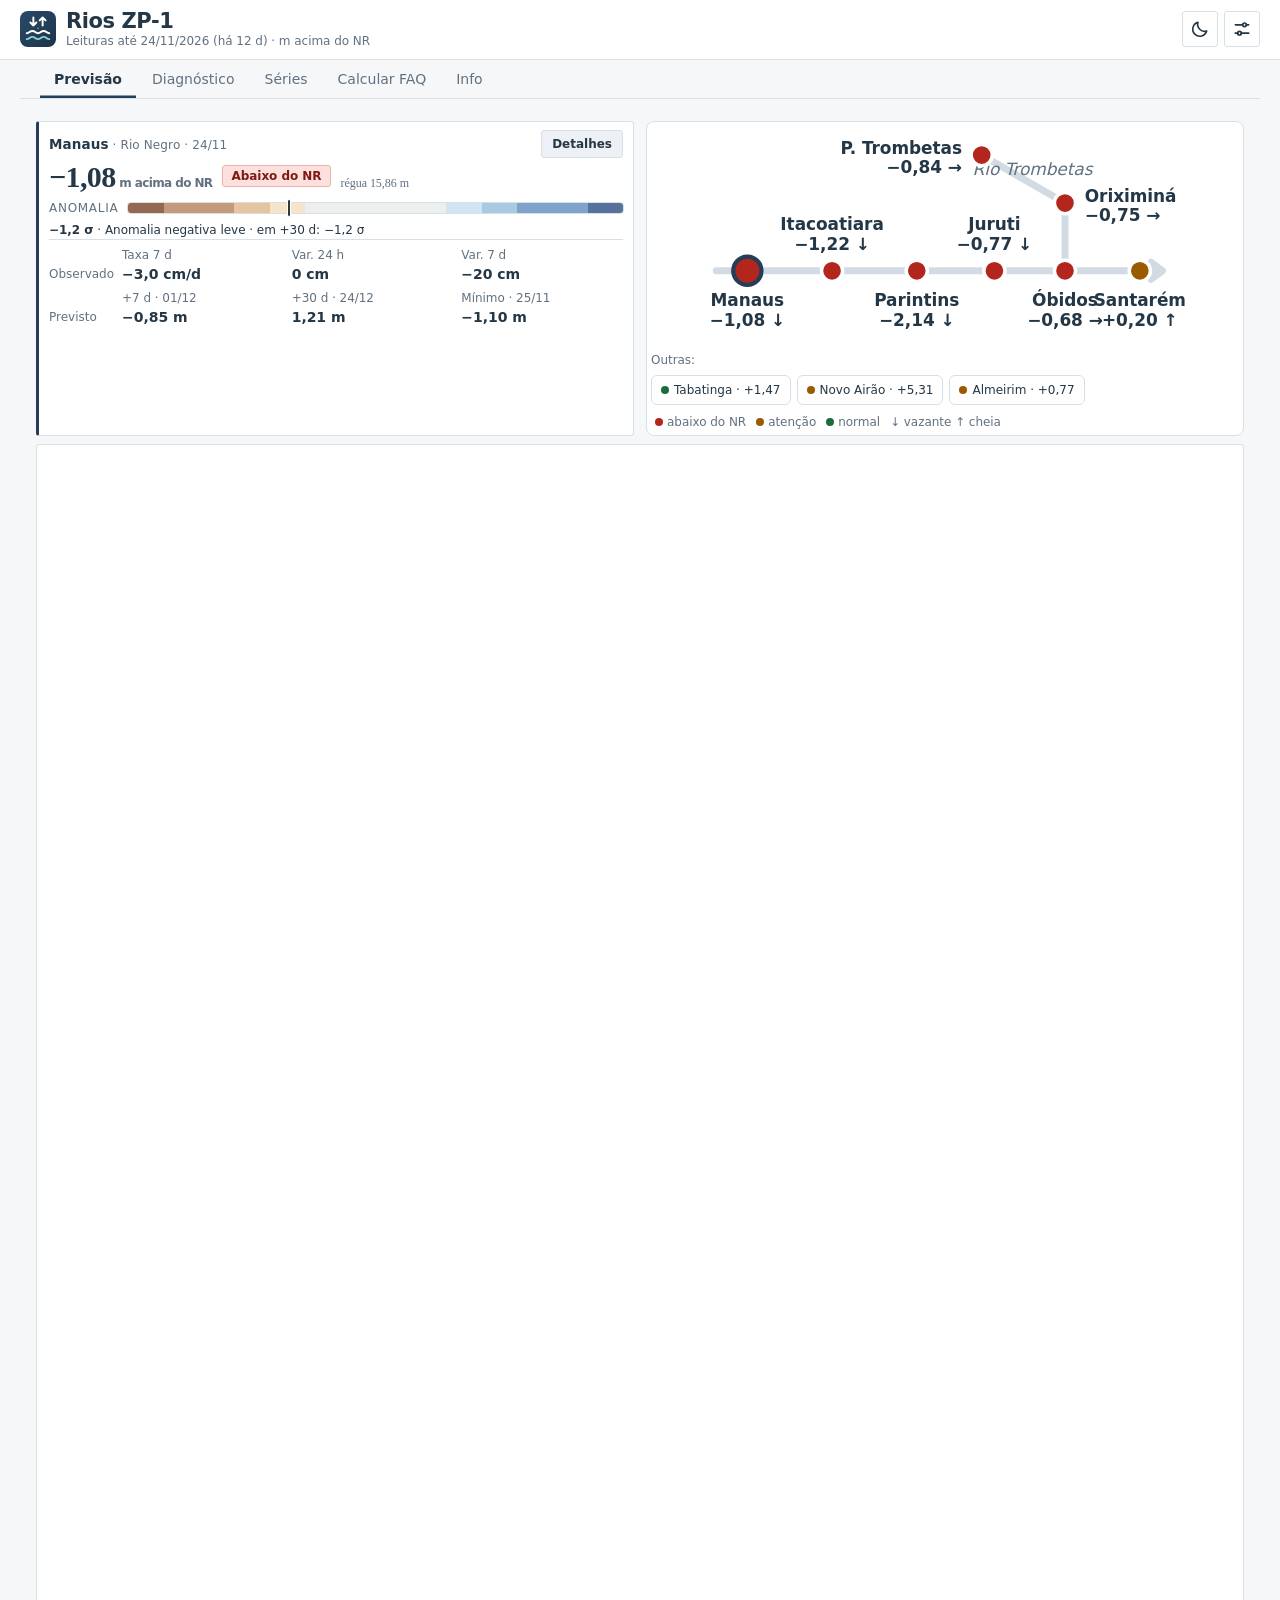
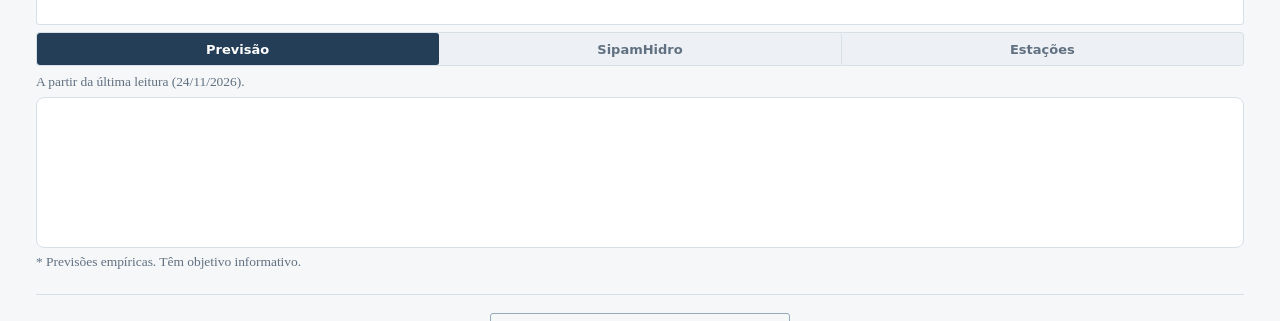
==== index.html @ 64715049 "Atualiza dados até 2026-11-24" ====
<!doctype html>
<html lang="pt-BR" data-layout="auto" data-theme="auto">
<head>
<meta charset="utf-8">
<meta name="viewport" content="width=device-width,initial-scale=1,viewport-fit=cover">
<title>Rios ZP-1 · Nível e previsão</title>
<meta name="description" content="Níveis observados e previsão dos rios da ZP-1 em referência ao nível de redução (NR) da carta.">
<meta name="theme-color" content="#233e56">
<meta name="color-scheme" content="light">
<meta property="og:type" content="website">
<meta property="og:site_name" content="Rios ZP-1">
<meta property="og:title" content="Rios ZP-1 · Nível e previsão dos rios">
<meta property="og:description" content="Níveis observados e previsão em relação ao NR: Manaus a Porto Trombetas.">
<meta property="og:url" content="https://maregrafista.github.io/Rios-ZP-1/">
<meta property="og:image" content="https://maregrafista.github.io/Rios-ZP-1/preview.png">
<meta property="og:image:width" content="1200">
<meta property="og:image:height" content="630">
<meta name="twitter:card" content="summary_large_image">
<meta name="twitter:image" content="https://maregrafista.github.io/Rios-ZP-1/preview.png">
<meta name="apple-mobile-web-app-capable" content="yes">
<meta name="mobile-web-app-capable" content="yes">
<meta name="apple-mobile-web-app-status-bar-style" content="default">
<meta name="apple-mobile-web-app-title" content="Rios ZP-1">
<link rel="icon" href="icon.svg" type="image/svg+xml">
<link rel="apple-touch-icon" href="icon-180.png">
<link rel="manifest" href="manifest.webmanifest">
<script>try{var t=localStorage.getItem('zp1-tema');document.documentElement.dataset.theme='light';var p=localStorage.getItem('zp1-paleta');if(p)document.documentElement.dataset.paleta=JSON.parse(p)}catch(e){}</script>
<link rel="stylesheet" href="styles.css?v=20261124194644">
<script defer src="app.js?v=20261124194644"></script>
</head>
<body>
<a class="skip" href="#main">Ir ao conteúdo</a>

<header class="top">
  <div class="brand">
    <img src="icon.svg" width="36" height="36" alt="" decoding="async">
    <div><b>Rios ZP-1</b><small id="sub">Carregando…</small></div>
  </div>
  <div class="acts">
    <button class="icon" id="b-tema" type="button" aria-label="Alternar modo escuro" title="Modo claro/escuro"></button>
    <button class="icon" id="b-aj" type="button" aria-label="Ajustes" title="Ajustes"><svg viewBox="0 0 24 24" width="20" height="20"><path d="M4 7h9M17 7h3M4 17h3M11 17h9" stroke="currentColor" stroke-width="2" stroke-linecap="round"/><circle cx="15" cy="7" r="2.2" fill="none" stroke="currentColor" stroke-width="2"/><circle cx="9" cy="17" r="2.2" fill="none" stroke="currentColor" stroke-width="2"/></svg></button>
  </div>
</header>


<div id="ap-bar" class="apbar" hidden><div class="apg"><i id="ap-g"></i></div><span id="ap-t"></span><span class="apb"><button type="button" id="ap-a" aria-label="Estação anterior">‹</button><button type="button" id="ap-p" aria-label="Pausar rotação">❚❚</button><button type="button" id="ap-n" aria-label="Próxima estação">›</button><button type="button" id="ap-x" aria-label="Sair do modo apresentação">✕</button></span></div>

<div id="ban" class="ban" hidden>
  <span id="ban-t"></span>
  <span class="ban-a"><button class="btn" id="ban-como" type="button">Como instalar</button><button class="lk" id="ban-x" type="button">Dispensar</button></span>
</div>

<nav class="tabs" id="tabs" aria-label="Seções">
  <button data-v="prev" type="button" aria-current="page">Previsão</button>
  <button data-v="diag" type="button">Diagnóstico</button>
  <button data-v="ser" type="button">Séries</button>
  <button data-v="ref" type="button">Calcular FAQ</button>
  <button data-v="cie" type="button">Info</button>
</nav>

<main id="main">
  <div id="carga" class="carga">Carregando dados…</div>

  <section class="view" id="v-prev" hidden>
    <div class="hero" id="hero"></div>
    <div class="chips" id="chips" role="tablist" aria-label="Estações"></div>
    <div class="card">
      <div class="row"><span class="t">Janela</span>
        <div class="seg" id="seg-jan" role="group" aria-label="Janela temporal"><button data-j="7" type="button">7 d</button><button data-j="15" type="button">15 d</button><button data-j="30" type="button">30 d</button><button data-j="45" type="button">45 d</button><button data-j="60" type="button">2M</button><button data-j="90" type="button">3M</button><button data-j="120" type="button">4M</button><button data-j="180" type="button">6M</button><button data-j="365" type="button">Ano</button></div>
      </div>
      <div class="ctrls">
        <div class="seg" id="seg-ref" role="group" aria-label="Referencial vertical"><button data-r="nr" type="button">Acima do NR</button><button data-r="regua" type="button">Régua</button></div>
        <details class="ctrl" id="ctrl-cam"><summary>Camadas</summary><div class="row" id="row-cam"></div></details>
        <details class="ctrl" id="ctrl-anos"><summary>Anos</summary><div class="row" id="row-anos"></div></details>
      </div>
      <div class="chart" id="chart" aria-label="Hidrograma"></div>
      <div class="leg" id="leg"></div>
      <p class="cap" id="cap1"></p>
    </div>
    <div class="seg full" id="seg-sub" role="tablist" aria-label="Tabelas"><button data-s="prev" type="button">Previsão</button><button data-s="sip" type="button">SipamHidro</button><button data-s="all" type="button">Estações</button></div>
    <div id="sb-prev" class="sb"><p class="cap" id="q1-c"></p>
    <div class="tw"><table id="q1"><thead><tr><th>Horizonte</th><th class="hm">Data</th><th class="n" id="q1-n">Nível (m)</th></tr></thead><tbody></tbody></table></div>
    <p class="fn">* Previsões empíricas. Têm objetivo informativo.</p></div>
    <div id="sb-sip" class="sb" hidden><div class="card" id="cmp-sip"><p class="cap" id="cs-t"></p><div class="tw"><table id="cs-tab"><thead><tr><th>Item</th><th class="n">Painel</th><th class="n">SipamHidro</th><th class="n">Dif.</th></tr></thead><tbody></tbody></table></div><p class="cap" id="cs-n" style="margin:6px 0 0"></p></div>
    </div>
    <div id="sb-all" class="sb" hidden><p class="cap" id="q2-c"></p>
    <div class="tw"><table class="click" id="q2"><thead><tr><th>Estação</th><th class="hm">Situação</th><th class="n" id="q2-a">Nível (m)</th><th class="n" title="Desvios-padrão em relação à média do dia">Anom. σ</th><th class="n hm">Δ 24 h</th><th class="n">Δ 7 d</th><th class="n hm">cm/d</th><th class="n" id="q2-7">+7 d</th><th class="n hm" id="q2-15">+15 d</th><th class="n" id="q2-30">+30 d</th><th class="n hm" id="q2-m">Mínimo previsto</th></tr></thead><tbody></tbody></table></div>
    <p class="fn">* Previsões empíricas. Têm objetivo informativo.</p></div>
  </section>

  <section class="view" id="v-diag" hidden>
    <h2 style="margin-top:0" id="dg-t">Diagnóstico e prognóstico</h2>
    <p class="cap" id="dg-c"></p>
    <h3>1. Síntese</h3><div id="dg-sint"></div>
    <h3>2. Estações por rio</h3><div id="dg-rios"></div>
    <details class="sec"><summary id="dg-h3">3. Correlação com o boletim SipamHidro</summary>
    <p class="cap" id="dg-cc"></p>
    <div class="grid2">
      <div><p class="cap"><b>Quadro A.</b> Variação das cotas em 15 dias (cm).</p><div class="tw"><table id="t-c15"><thead><tr><th>Estação</th><th class="n">Painel</th><th class="n">Sipam</th><th class="n">Dif.</th></tr></thead><tbody></tbody></table></div><p class="cap" id="dg-r" style="margin-top:6px"></p></div>
      <div><p class="cap"><b>Quadro B.</b> Modelos 1 e 2 do boletim (leitura gráfica, ±0,15 m) e painel.</p><div class="tw"><table id="t-cm"><thead><tr><th>Estação</th><th>Mês</th><th class="n hm">Modelo 1</th><th class="n">Modelo 2</th><th class="n">Painel, mínima</th></tr></thead><tbody></tbody></table></div></div>
    </div>
    <p class="cap" id="dg-mont" style="margin-top:8px"></p>
    </details>
    <details class="sec"><summary>4. Considerações</summary><ul class="lim" id="dg-cons"></ul>
  </details>
  </section>

  <section class="view" id="v-ser" hidden>
    <header class="ph"><h2>Séries históricas</h2><p class="cap" id="ser-c"></p></header>
    <div class="card">
      <div class="row serbar"><label class="fq-e">Estação<select id="ser-est"></select></label></div>
      <div class="kts" id="ser-kts"></div>
    </div>
    <div class="card">
      <div class="row"><span class="t">Período</span><div class="seg" id="seg-ser" role="group" aria-label="Período do gráfico"><button data-j="2" type="button">2 a</button><button data-j="5" type="button">5 a</button><button data-j="10" type="button">10 a</button><button data-j="30" type="button">30 a</button><button data-j="all" type="button">Tudo</button></div></div>
      <div class="chart sf" id="ser-f1" aria-label="Série diária completa"></div>
      <p class="cap" id="ser-c1"></p>
    </div>
    <div class="card"><div class="chart sf" id="ser-f2" aria-label="Máximas e mínimas anuais"></div><p class="cap" id="ser-c2"></p></div>
    <div class="card"><div class="chart sf" id="ser-f3" aria-label="Curva de permanência"></div><p class="cap" id="ser-c3"></p></div>
    <details class="sec"><summary>Anos análogos</summary><p class="cap" id="ser-ca"></p>
    <div class="tw"><table id="ser-ana"><thead><tr><th>Ano</th><th class="n" id="ser-a0">Nível</th><th class="n">Δ 15 d</th><th class="n">Δ 30 d</th><th class="n" id="ser-a1">Em +30 d</th></tr></thead><tbody></tbody></table></div>
    </details>
    <details class="sec"><summary>Extremos anuais</summary>
    <div class="grid2"><div><p class="cap"><b>Menores mínimas anuais</b></p><div class="tw"><table id="ser-min"><thead><tr><th>Ano</th><th class="n">Nível</th><th class="hm">Data</th></tr></thead><tbody></tbody></table></div></div>
    <div><p class="cap"><b>Maiores máximas anuais</b></p><div class="tw"><table id="ser-max"><thead><tr><th>Ano</th><th class="n">Nível</th><th class="hm">Data</th></tr></thead><tbody></tbody></table></div></div></div>
    </details>
    <h3>Consulta rápida</h3>
    <div class="card"><div class="qrow"><span>O nível esteve</span><select id="q-dir"><option value="abaixo">igual ou abaixo de</option><option value="acima">igual ou acima de</option></select><input id="q-val" type="number" step="0.01" inputmode="decimal" aria-label="Nível em metros"><span id="q-u">m</span></div><p class="qres" id="q-res" aria-live="polite"></p></div>
    <p class="aviso">Para ver as leituras diárias e as tabelas de dados, fale com o Setor de Hidrografia da UNIPILOT.</p>
    <details class="sec"><summary>Ficha da série</summary><div class="tw"><table class="jt" id="ser-ficha"><tbody></tbody></table></div></details>
  </section>

  <section class="view" id="v-ref" hidden>
    <header class="ph"><h2>Calcular FAQ</h2><p class="cap">FAQ = coluna acima do NR + sondagem − calado − squat</p></header>
    <div class="card fq">
      <label class="fq-e">Estação<select id="rf-est"></select></label>
      <div class="fq-g">
        <fieldset><legend>Régua <small>(m)</small></legend><div class="g3">
          <label>Leitura<input type="number" step="0.01" id="rf-leit" inputmode="decimal"></label>
          <label>NR<input type="number" step="0.01" id="rf-nr" inputmode="decimal"></label>
          <label>Acima do NR<input type="number" step="0.01" id="rf-col" inputmode="decimal"></label></div>
          <div class="row"><button class="lk" id="rf-ult" type="button">Última leitura</button><button class="lk" id="rf-nrad" type="button">NR adotado</button></div>
        </fieldset>
        <fieldset><legend>Navio e canal <small>(m)</small></legend><div class="g3">
          <label>Sondagem<input type="number" step="0.1" id="rf-sond" inputmode="decimal" value="3.0"></label>
          <label>Calado<input type="number" step="0.1" id="rf-cal" inputmode="decimal" value="2.5"></label>
          <label>Squat<input type="number" step="0.05" min="0" id="rf-sq" inputmode="decimal" value="0.0"></label></div>
        </fieldset>
      </div>
    </div>
    <div class="card fq-r">
      <div class="fq-main"><span>Folga Abaixo da Quilha (FAQ)</span><b id="rs-ukc">—</b></div>
      <div class="fq-eq" id="rs-eq"></div>
      <div class="fq-s"><div><b id="rs-col">—</b><span>Coluna acima do NR</span></div><div><b id="rs-prof">—</b><span>Profundidade real</span></div></div>
      <button class="btn pri" id="rf-reg" type="button">Registrar cálculo</button>
    </div>
    <h3>Registros deste aparelho</h3>
    <div class="tw"><table id="rf-log"><thead><tr><th>Data</th><th>Estação</th><th class="n hm">Leitura</th><th class="n hm">NR</th><th class="n">Coluna</th><th class="n">Sond.</th><th class="n hm">Prof.</th><th class="n">Calado</th><th class="n hm">Squat</th><th class="n">FAQ</th></tr></thead><tbody></tbody></table></div>
    <div class="row" style="margin-top:6px"><button class="lk" id="rf-copy" type="button">Copiar (CSV)</button><button class="lk" id="rf-clear" type="button">Limpar</button></div>
    <h3>Níveis de redução adotados</h3>
    <p class="cap">Fonte: F-43 (DHN). Itacoatiara e Parintins: nivelamento UNIPILOT.</p>
    <div class="tw"><table id="t-nr"><thead><tr><th>Estação</th><th class="hm">Carta</th><th class="hm">RN</th><th class="n hm">NR abaixo da RN (cm)</th><th class="n hm">Zero abaixo da RN (cm)</th><th class="n hm">NR F-43 (m)</th><th class="n">NR adotado (m)</th><th class="hm">Fonte</th><th>Ficha</th></tr></thead><tbody></tbody></table></div>
  </section>

  <section class="view" id="v-cie" hidden>
    <h2 style="margin-top:0">Guia rápido</h2>
    <ul class="lim guia">
      <li><b>Estação:</b> toque no esquema do rio ou use ← →.</li>
      <li><b>Gráfico:</b> escolha a janela, a referência (NR ou régua) e as camadas. Toque para ler os valores.</li>
      <li><b>Séries:</b> veja a série completa, os extremos, a permanência, os anos análogos e a consulta rápida.</li>
      <li><b>FAQ:</b> calcule a folga abaixo da quilha com leitura, sondagem, calado e squat.</li>
    </ul>
    <h2>Dados</h2>
    <p class="cap" id="cie-d"></p>
    <div class="tw"><table id="t-dados"><thead><tr><th>Estação</th><th>Início</th><th>Fim</th><th class="n">Dias</th><th class="n hm">Cobertura</th><th class="n hm">Descartadas</th><th class="n hm">Anos clim.</th></tr></thead><tbody></tbody></table></div>
    <p class="aviso"><b>Dados de leituras.</b> O app não mostra as leituras diárias nem permite baixá-las. Para ter acesso, fale com o Setor de Hidrografia da UNIPILOT.</p>
    <details class="sec"><summary>Situação (alertas)</summary>
    <ul class="lim"><li><b>Abaixo do NR:</b> o nível atual é menor que o NR.</li><li><b>Cruza o NR em N d:</b> a previsão cruza o NR em até 15 dias (até 7 dias: vermelho).</li><li><b>Menos de 1 m do NR:</b> a coluna acima do NR é menor que 1 m.</li></ul>
    </details>
    <details class="sec"><summary>Métodos</summary>
    <ol class="met">
      <li><b>Série diária:</b> vale a última leitura do dia. Lacunas de até 7 d são interpoladas, só para o cálculo.</li>
      <li><b>Qualidade:</b> o app descarta o pico a mais de 0,5 m da mediana de ±5 d. Descarta também a leitura a ≥ 3 σ da série, em sequência de até 5 d. Os trechos com outro zero de régua viram NaN.</li>
      <li><b>Redução:</b> <code>h<sub>NR</sub> = leitura − NR</code>.</li>
      <li><b>Taxa:</b> regressão linear dos últimos 8 dias.</li>
      <li><b>Previsão (100 d):</b> <code>F(h) = L<sub>0</sub> + w·r·h + (1 − w)·C(h)</code>, com <code>w = e<sup>−h/7</sup></code>. <code>C(h)</code> é a mediana de <code>L(t+h) − L(t)</code> nos até 20 anos anteriores, na mesma data ±10 d.</li>
      <li><b>Validação:</b> retroprevisão que deixa um ano de fora (tabela abaixo).</li>
      <li><b>Anomalia (σ):</b> desvio em relação à média do dia (±5 d) nos 30 anos mais recentes com dado. As classes são as do SipamHidro: leve 1–1,5; moderada 1,5–2; severa 2–3; extrema &gt; 3.</li>
    </ol>
    </details>
    <details class="sec"><summary>Validação da previsão</summary>
    <p class="cap">Erro quadrático médio da retroprevisão (m). A persistência está entre parênteses.</p>
    <div class="tw"><table id="t-val"><thead><tr><th>Estação</th><th class="n hm">Origens</th><th class="n">+7 d</th><th class="n hm">+15 d</th><th class="n">+30 d</th><th class="n hm">+60 d</th><th class="n hm">+90 d</th></tr></thead><tbody></tbody></table></div>
    </details>
    <details class="sec"><summary>Limitações</summary>
    <ul class="lim">
      <li>Séries com lacunas (NaN) ou curtas dão previsão e anomalia menos estáveis. Exemplo: Juruti e Porto Trombetas (desde 2020).</li>
      <li>O método é local. Ele não usa chuva nem cotas a montante.</li>
      <li>O app é complementar. Ele não substitui a carta náutica nem os avisos oficiais.</li>
    </ul>
    </details>
    <details class="sec"><summary>Compartilhar o app</summary>
    <details><summary>Texto de apresentação</summary><pre class="share" id="app-txt"></pre></details>
    <div class="row"><button class="btn pri" id="b-app" type="button">Compartilhar</button><button class="btn" id="b-app-c" type="button">Copiar texto</button><a class="btn" id="b-app-w" target="_blank" rel="noopener">WhatsApp</a></div>
    </details>
    <h2>Atualização e instalação</h2>
    <p class="cap" id="cie-u"></p>
    <div class="row"><button class="btn" id="b-instalar" type="button">Como instalar o app</button><button class="lk" id="b-recarregar" type="button">Verificar atualização agora</button></div>
    
  </section>
  <footer class="rodape" id="rodape"><span><img src="icon.svg" width="22" height="22" alt="" loading="lazy"> <b>Rios ZP-1</b> <span id="rod-v"></span></span><span class="carimbo"><img src="unipilot-logo.png" width="34" height="37" alt="UNIPILOT" loading="lazy" decoding="async"><span><small>Desenvolvido pelo</small><strong>Setor de Hidrografia da UNIPILOT</strong></span></span><span id="rod-f">Fontes: leituras de régua (UNIPILOT), fichas F-43 (DHN), ANA Hidroweb, boletim SipamHidro (Censipam)</span><span id="rod-c" hidden></span></footer>
</main>

<nav class="bnav" id="bnav" aria-label="Seções">
  <button data-v="prev" type="button" aria-current="page"><svg viewBox="0 0 24 24"><path d="M3 17l5-5 4 3 8-8M3 21h18" fill="none" stroke="currentColor" stroke-width="2" stroke-linecap="round" stroke-linejoin="round"/></svg>Previsão</button>
  <button data-v="diag" type="button"><svg viewBox="0 0 24 24"><path d="M6 3h9l4 4v14H6zM9 12h7M9 16h7M9 8h3" fill="none" stroke="currentColor" stroke-width="2" stroke-linecap="round" stroke-linejoin="round"/></svg>Diagnóstico</button>
  <button data-v="ser" type="button"><svg viewBox="0 0 24 24"><path d="M3 20V4M3 20h18M6 15l3-4 3 2 4-6 4 3" fill="none" stroke="currentColor" stroke-width="2" stroke-linecap="round" stroke-linejoin="round"/></svg>Séries</button>
  <button data-v="ref" type="button"><svg viewBox="0 0 24 24"><path d="M12 3v18M8 6h4M8 10h4M8 14h4M8 18h4M14 13c2 0 2-1.5 4-1.5s2 1.5 4 1.5" fill="none" stroke="currentColor" stroke-width="2" stroke-linecap="round"/></svg>FAQ</button>
  <button data-v="cie" type="button"><svg viewBox="0 0 24 24"><circle cx="12" cy="12" r="9" fill="none" stroke="currentColor" stroke-width="2"/><path d="M12 11v6M12 7.5v.5" stroke="currentColor" stroke-width="2" stroke-linecap="round"/></svg>Info</button>
</nav>

</div>

<div id="ovl" class="ovl" hidden><div class="sheet" id="sheet" role="dialog" aria-modal="true"><div class="grab" id="grab"></div><div class="sh-h"><b id="sh-t"></b><button class="icon" id="sh-x" type="button" aria-label="Fechar">×</button></div><div id="sh-b"></div></div></div>

</div>

<dialog id="dlg-aj" class="dlg">
  <div class="sh-h"><b>Ajustes</b><button class="icon" id="aj-x" type="button" aria-label="Fechar">×</button></div>
  <div class="ajr"><span>Versão da tela</span><div class="seg" id="seg-lay" role="group" aria-label="Versão da tela"><button data-l="mobile" type="button">Celular</button><button data-l="desktop" type="button">Computador</button></div></div>
    <div class="ajr"><span>Cores</span><span class="ajv"><i id="aj-pal"></i><button class="icon" id="b-pal" type="button" aria-label="Esquema de cores" title="Esquema de cores: Marinho / Amazônia"><svg viewBox="0 0 24 24" width="20" height="20"><path d="M5 19C5 10 10 5 20 4c0 10-5 15-13 15zM5 19c3-5 6-8 10-10" fill="none" stroke="currentColor" stroke-width="2" stroke-linecap="round" stroke-linejoin="round"/></svg></button></span></div>
  <div class="ajr"><span>Aplicativo</span><button class="btn" id="aj-inst" type="button">Como instalar</button></div>
</dialog>

<dialog id="dlg-busca" class="dlg"><input id="bq" type="search" placeholder="Estação, seção ou ação" autocomplete="off" aria-label="Buscar"><ul id="bl" role="listbox"></ul></dialog>

<dialog id="dlg-inst" class="dlg">
  <div class="sh-h"><b>Instalar Rios ZP-1</b><button class="icon" id="inst-x" type="button" aria-label="Fechar">×</button></div>
  <p class="cap">Este app é web (PWA). Não vem de loja. Você confirma a instalação no seu aparelho.</p>
  <div id="inst-b"></div>
  <p class="cap" style="margin-top:10px">Depois de instalado, o app abre em tela cheia, funciona sem internet e recebe dados novos.</p>
  <div class="row"><button class="btn pri" id="inst-go" type="button" hidden>Instalar neste aparelho</button></div>
</dialog>

<div id="toast" class="toast" hidden><span id="toast-t"></span><button class="lk" id="toast-b" type="button"></button></div>
</body>
</html>
---- styles.css ----
:root{--bg:#f4f6f9;--panel:#fff;--ink:#101828;--mut:#566274;--line:#dde2ea;--acc:#1e4fa3;--bad:#b3261e;--warn:#9a5b00;--ok:#1b6b3c;--band:#d55e00;--band2:#b84a00;--trend:#0072b2;--fc:#d55e00;--sip:#009e73;--grid:#e6eaf0;--sheet-sh:0 -8px 30px rgba(16,24,40,.18);color-scheme:light;
  --font:system-ui,-apple-system,"Segoe UI",Roboto,"Helvetica Neue",Arial,sans-serif;--serif:Charter,"Iowan Old Style",Georgia,serif}
@media(prefers-color-scheme:dark){:root:not([data-theme=light]){--bg:#0d131a;--panel:#141c26;--ink:#e8edf3;--mut:#a0acbb;--line:#27323f;--acc:#8db9e6;--bad:#f28b82;--warn:#e6b74a;--ok:#66cf92;--band:#f28e3f;--band2:#f5a867;--trend:#56b4e9;--fc:#f28e3f;--sip:#2ec4a0;--grid:#202a36;--sheet-sh:0 -8px 30px rgba(0,0,0,.6);color-scheme:dark}}
:root[data-theme=dark]{--bg:#0d131a;--panel:#141c26;--ink:#e8edf3;--mut:#a0acbb;--line:#27323f;--acc:#8db9e6;--bad:#f28b82;--warn:#e6b74a;--ok:#66cf92;--band:#f28e3f;--band2:#f5a867;--trend:#56b4e9;--fc:#f28e3f;--sip:#2ec4a0;--grid:#202a36;--sheet-sh:0 -8px 30px rgba(0,0,0,.6);color-scheme:dark}
*{box-sizing:border-box}html{-webkit-text-size-adjust:100%;background:var(--bg)}
body{margin:0;font:14px/1.5 var(--font);color:var(--ink);background:var(--bg);font-variant-numeric:tabular-nums;padding-bottom:env(safe-area-inset-bottom)}
.skip{position:absolute;left:-999px}.skip:focus{left:8px;top:8px;background:var(--panel);padding:6px 10px;z-index:99}
button{font:inherit;color:inherit;cursor:pointer}:focus-visible{outline:2px solid var(--acc);outline-offset:2px}
h2{font-size:15px;margin:26px 0 6px}h3{font-size:14px;margin:18px 0 4px}p{margin:0 0 8px}
[hidden]{display:none!important}
/* cabeçalho */
.top{position:sticky;top:0;z-index:20;display:flex;justify-content:space-between;align-items:center;gap:10px;padding:calc(8px + env(safe-area-inset-top)) 16px 8px;background:var(--panel);border-bottom:1px solid var(--line)}
.brand{display:flex;align-items:center;gap:10px;min-width:0;color:var(--acc)}.brand b{display:block;font-size:16px;color:var(--ink);line-height:1.15}.brand small{display:block;font-size:11.5px;color:var(--mut);white-space:nowrap;overflow:hidden;text-overflow:ellipsis}
.acts{display:flex;gap:6px;align-items:center}
.btn{white-space:nowrap;border:1px solid var(--ink);background:var(--panel);border-radius:4px;padding:6px 12px;font-size:13px;min-height:36px}.btn.pri{background:var(--ink);color:var(--panel)}
.icon{display:inline-flex;align-items:center;justify-content:center;min-width:36px;height:36px;border:1px solid var(--line);background:var(--panel);border-radius:4px;font-size:20px;line-height:1}
.lk{border:0;background:none;color:var(--mut);text-decoration:underline;padding:6px 4px;font-size:12.5px}
.tools{display:flex;flex-wrap:wrap;justify-content:space-between;gap:8px;padding:8px 16px;max-width:1240px;margin:0 auto}.tr{display:flex;gap:6px;align-items:center}
.seg{display:inline-flex;border:1px solid var(--line);border-radius:4px;overflow:hidden;background:var(--panel)}
.seg button{border:0;border-right:1px solid var(--line);background:var(--panel);color:var(--mut);padding:5px 11px;font-size:13px;min-height:34px}.seg button:last-child{border-right:0}
.seg button[aria-pressed=true]{background:var(--ink);color:var(--panel)}
.ban{display:flex;flex-wrap:wrap;gap:8px 14px;align-items:center;justify-content:space-between;margin:0 16px 8px;padding:10px 12px;border:1px solid var(--line);border-left:3px solid var(--acc);background:var(--panel);border-radius:4px;font-size:13px;max-width:1208px}
@media(min-width:1272px){.ban{margin-inline:auto}}
/* abas */
.tabs{display:flex;gap:0;border-bottom:1px solid var(--line);margin:0 16px 14px;max-width:1208px;overflow-x:auto;scrollbar-width:none}
@media(min-width:1272px){.tabs{margin-inline:auto}}
.tabs button{border:0;border-bottom:2px solid transparent;background:none;color:var(--mut);padding:10px 14px;white-space:nowrap;margin-bottom:-1px;font-size:14px}
.tabs button[aria-current=page]{color:var(--ink);border-bottom-color:var(--ink);font-weight:600}
main{max-width:1240px;margin:0 auto;padding:0 16px 40px}
.carga{padding:40px 0;color:var(--mut);text-align:center}
.view{animation:in .18s ease-out}@keyframes in{from{opacity:.4;transform:translateY(3px)}}
@media(prefers-reduced-motion:reduce){.view{animation:none}*{transition:none!important}}
.cap{font-size:12.5px;color:var(--mut);margin:0 0 6px;max-width:110ch}.cap b{color:var(--ink)}
.row{display:flex;flex-wrap:wrap;gap:6px 16px;align-items:center;margin:0 0 8px}.row .t{font-size:12px;color:var(--mut);min-width:54px}
.card{background:var(--panel);border:1px solid var(--line);border-radius:6px;padding:12px}
/* hero */
.hero{display:grid;gap:10px 22px;grid-template-columns:minmax(0,1fr);padding:14px;background:var(--panel);border:1px solid var(--line);border-radius:6px;margin-bottom:10px}
.hero .nome{font-size:12.5px;color:var(--mut)}.hero .big{font-family:var(--serif);font-size:clamp(34px,9vw,46px);line-height:1.05;margin:2px 0}.hero .big small{font-size:15px;color:var(--mut);font-family:var(--font)}
.hero .kv2{display:grid;grid-template-columns:repeat(auto-fit,minmax(104px,1fr));gap:8px 14px}.hero .kv2 span{display:block;font-size:11.5px;color:var(--mut)}.hero .kv2 b{font-size:15px;font-weight:600}
.pill{display:inline-block;border:1px solid currentColor;border-radius:999px;padding:1px 9px;font-size:12px;font-weight:600;white-space:nowrap}.pill.bad{color:var(--bad)}.pill.warn{color:var(--warn)}.pill.ok{color:var(--ok)}
.hero .qa{display:flex;gap:6px;flex-wrap:wrap;margin-top:8px}
.chips{display:flex;gap:6px;overflow-x:auto;padding:2px 0 8px;scrollbar-width:none;margin-bottom:2px}
.chip{flex:0 0 auto;display:flex;align-items:center;gap:6px;border:1px solid var(--line);background:var(--panel);border-radius:999px;padding:5px 12px;font-size:13px;min-height:34px}
.chip i{width:8px;height:8px;border-radius:50%;background:var(--c)}.chip[aria-selected=true]{background:var(--ink);color:var(--panel);border-color:var(--ink)}
.tg{display:inline-flex;align-items:center;gap:6px;border:1px solid var(--line);background:var(--panel);border-radius:4px;padding:3px 9px;font-size:13px;min-height:30px}
.tg[aria-pressed=false]{color:var(--mut);text-decoration:line-through;text-decoration-color:var(--line)}
.tg i{display:inline-block;width:16px;height:0;border-top:3px solid var(--c)}.tg i.d{border-top-style:dashed}.tg i.f{height:9px;border:0;background:var(--c);opacity:.7}
/* gráfico */
.chart{position:relative;width:100%;min-height:340px;touch-action:pan-y;user-select:none}
.chart svg{display:block}.chart text{fill:var(--mut);font-size:11px;font-family:var(--font)}.chart text.ink{fill:var(--ink)}
.tip{position:absolute;pointer-events:none;background:var(--panel);border:1px solid var(--line);border-radius:4px;box-shadow:0 4px 18px rgba(0,0,0,.18);padding:6px 9px;font-size:12px;opacity:0;z-index:4;min-width:150px}
.tip .h{color:var(--mut);margin-bottom:3px;font-weight:600}.tip .r{display:flex;justify-content:space-between;gap:12px}
.tip i{display:inline-block;width:12px;border-top:3px solid var(--c);margin-right:6px;vertical-align:middle}.tip .n{color:var(--mut);font-size:11.5px}
/* tabelas */
.tw{overflow:auto;max-width:100%}table{border-collapse:collapse;width:100%;font-size:13px}
thead th{font-weight:600;text-align:left;padding:6px 8px;border-top:1.5px solid var(--ink);border-bottom:1px solid var(--ink);white-space:nowrap;vertical-align:bottom}
tbody td{padding:6px 8px;border-bottom:1px solid var(--line);white-space:nowrap}tbody tr:last-child td{border-bottom:1.5px solid var(--ink)}
td.n,th.n{text-align:right}table.click tbody tr{cursor:pointer}table.click tbody tr:hover td{background:var(--bg)}tr.sel td{background:var(--bg);font-weight:600}
.neg{color:var(--bad)}a{color:var(--acc)}
.grid2{display:grid;gap:18px;grid-template-columns:repeat(auto-fit,minmax(min(100%,26rem),1fr))}
dl.kv{display:grid;grid-template-columns:max-content minmax(0,1fr);gap:3px 14px;margin:0;font-size:13.5px}dl.kv dt{color:var(--mut)}dl.kv dd{margin:0}
.rio{margin:24px 0 4px;padding-bottom:3px;border-bottom:1.5px solid var(--ink);font-size:15px;font-weight:600}
.est{display:grid;gap:8px 22px;padding:12px 0;border-bottom:1px solid var(--line)}.est h4{margin:0 0 4px;font-size:14px}
.mini svg text{fill:var(--mut);font-size:10.5px}
ol.met,ul.lim{margin:0;padding-left:20px;max-width:110ch}ol.met li,ul.lim li{margin:0 0 5px}
code{font-size:12.5px;background:var(--bg);padding:0 4px;border-radius:2px}
.tool{display:grid;gap:10px 14px;grid-template-columns:repeat(auto-fit,minmax(150px,1fr));margin:8px 0}.tool label{display:flex;flex-direction:column;gap:3px;font-size:12px;color:var(--mut)}
input,select{font:inherit;font-size:16px;color:var(--ink);background:var(--bg);border:1px solid var(--line);border-radius:4px;padding:6px 8px;min-height:38px;width:100%}
.res{display:grid;gap:8px 18px;grid-template-columns:repeat(auto-fit,minmax(150px,1fr));margin:12px 0;padding:10px 0;border-top:1px solid var(--line);border-bottom:1px solid var(--line)}
.res b{display:block;font-family:var(--serif);font-weight:400;font-size:24px}.res span{font-size:12px;color:var(--mut)}
details summary{cursor:pointer;color:var(--mut);padding:6px 0}
.foot{margin-top:30px;padding-top:8px;border-top:1px solid var(--line);font-size:12px;color:var(--mut)}
.fail{padding:30px;text-align:center;color:var(--mut)}
/* folha, história, busca, aviso */
.ovl{position:fixed;inset:0;z-index:60;background:rgba(8,12,18,.5);display:flex;align-items:flex-end;justify-content:center}
.sheet{width:100%;max-width:560px;max-height:86vh;overflow:auto;background:var(--panel);border-radius:14px 14px 0 0;padding:6px 16px calc(18px + env(safe-area-inset-bottom));box-shadow:var(--sheet-sh);animation:up .2s ease-out;touch-action:pan-y}
@keyframes up{from{transform:translateY(40px);opacity:.3}}
.grab{width:42px;height:4px;border-radius:3px;background:var(--line);margin:6px auto 8px}.sh-h{display:flex;justify-content:space-between;align-items:center;margin-bottom:8px;font-size:16px}
.kg{display:grid;grid-template-columns:repeat(3,minmax(0,1fr));gap:8px 12px;margin:8px 0 12px}.kg span{display:block;font-size:11.5px;color:var(--mut)}.kg b{font-size:15px}
.dlg{width:min(560px,calc(100% - 24px));border:1px solid var(--line);border-radius:8px;padding:14px 16px;background:var(--panel);color:var(--ink)}.dlg::backdrop{background:rgba(8,12,18,.5)}
#dlg-busca{padding:0;margin-top:10vh}#bq{border:0;border-bottom:1px solid var(--line);border-radius:0;min-height:48px;padding:12px 16px}#bl{list-style:none;margin:0;padding:4px;max-height:50vh;overflow:auto}
#bl li{display:flex;justify-content:space-between;gap:10px;padding:10px 12px;border-radius:4px;cursor:pointer}#bl li small{color:var(--mut)}#bl li[aria-selected=true]{background:var(--bg)}
.toast{position:fixed;left:50%;transform:translateX(-50%);bottom:calc(76px + env(safe-area-inset-bottom));z-index:80;display:flex;gap:14px;align-items:center;background:var(--ink);color:var(--panel);border-radius:6px;padding:10px 14px;font-size:13px;max-width:calc(100% - 24px)}.toast .lk{color:var(--panel);font-weight:700}
.inst-p{border-left:3px solid var(--line);padding:2px 0 2px 10px;margin:8px 0;font-size:13.5px}.inst-p.me{border-left-color:var(--acc)}
/* navegação inferior (celular) */
.bnav{display:none}
html[data-layout=mobile] .tabs{display:none}
html[data-layout=mobile] .bnav{display:flex;position:fixed;left:0;right:0;bottom:0;z-index:30;background:var(--panel);border-top:1px solid var(--line);padding:4px 4px calc(4px + env(safe-area-inset-bottom))}
html[data-layout=mobile] .bnav button{flex:1;display:flex;flex-direction:column;align-items:center;gap:1px;border:0;background:none;color:var(--mut);font-size:11px;padding:5px 0;min-height:48px}
html[data-layout=mobile] .bnav button svg{width:22px;height:22px}html[data-layout=mobile] .bnav button[aria-current=page]{color:var(--acc);font-weight:700}
html[data-layout=mobile] main{padding-bottom:84px}
html[data-layout=mobile] body{max-width:460px;margin-inline:auto;box-shadow:0 0 0 1px var(--line);min-height:100vh}
html[data-layout=mobile] .bnav{max-width:460px;margin-inline:auto}
html[data-layout=mobile] .top{max-width:460px;margin-inline:auto}
html[data-layout=mobile] .tools,html[data-layout=mobile] main,html[data-layout=mobile] .ban{max-width:460px}
html[data-layout=mobile] .hero{grid-template-columns:minmax(0,1fr)}
html[data-layout=mobile] .est{grid-template-columns:minmax(0,1fr)}
html[data-layout=desktop] .hero{grid-template-columns:minmax(0,1fr) minmax(0,1.6fr);align-items:center}
html[data-layout=desktop] .est{grid-template-columns:minmax(0,1.1fr) minmax(0,1fr)}
html[data-layout=desktop] .sheet{border-radius:10px;align-self:center;max-height:80vh}html[data-layout=desktop] .ovl{align-items:center}
html[data-layout=desktop] .toast{bottom:24px}
@media(max-width:560px){.seg button{padding:5px 8px;font-size:12.5px}.tools{padding-inline:12px}.top,main{padding-inline:12px}.tabs,.ban{margin-inline:12px}}
details.ctrl{margin:0 0 8px}details.ctrl>summary{display:inline-block;border:1px solid var(--line);border-radius:4px;padding:5px 12px;font-size:13px;color:var(--ink);background:var(--panel);min-height:34px;list-style:none}details.ctrl>summary::-webkit-details-marker{display:none}details.ctrl[open]>summary{background:var(--ink);color:var(--panel)}details.ctrl[open]{padding-bottom:2px}details.ctrl .row{margin-top:8px}

.ctrls{display:flex;flex-wrap:wrap;gap:6px 8px;margin:0 0 8px}.ctrls details.ctrl{margin:0}.ctrls details.ctrl[open]{flex:1 1 100%}
#seg-jan{flex-wrap:wrap}@media(max-width:560px){#seg-jan button{padding:5px 7px;font-size:12.5px}}

/* gráfico: legenda, status, tabelas compactas */
.leg{display:flex;flex-wrap:wrap;gap:4px 14px;margin:2px 0 8px;font-size:12px;color:var(--mut)}.leg i{display:inline-block;width:18px;height:0;border-top:2.5px solid var(--c);margin-right:5px;vertical-align:middle}.leg i.d{border-top-style:dashed}.leg i.t{border-top-style:dotted}.leg i.f{height:9px;border:0;background:var(--c);opacity:.35}.leg i.s{width:9px;height:9px;border:0;border-radius:50%;background:var(--c)}
.dot{display:inline-block;width:8px;height:8px;border-radius:50%;margin-right:6px;background:var(--ok)}.dot.bad{background:var(--bad)}.dot.warn{background:var(--warn)}
.fn{font-size:12px;color:var(--mut);margin:4px 0 0}.hs{display:none}
html[data-layout=mobile] .hm{display:none}html[data-layout=mobile] .hs{display:inline}
@media(max-width:560px){html:not([data-layout=desktop]) .hm{display:none}html:not([data-layout=desktop]) .hs{display:inline}}
html[data-layout=mobile] #q1 td,html[data-layout=mobile] #q1 th,html[data-layout=mobile] #q2 td,html[data-layout=mobile] #q2 th{padding:6px 4px;font-size:12px}
@media(max-width:560px){#q1 td,#q1 th,#q2 td,#q2 th{padding:6px 4px;font-size:12px}#q2 td:first-child{white-space:normal;line-height:1.2}}
html[data-layout=mobile] #q2 td:first-child{white-space:normal;line-height:1.2}
#cs-tab td:first-child{white-space:normal}
.refrow{margin:2px 0 6px}.refrow .seg{width:100%}.refrow .seg button{flex:1}

/* acabamento: cabeçalho azul-marinho, destaque, chips de estado, retorno ao toque */
:root{--bar:#0b1f4d;--sel:#0b1f4d;--ok-bg:#e1f2e7;--ok-fg:#14582f;--ok-bd:#b7dee4;--at-bg:#fff1cc;--at-fg:#6b4a00;--at-bd:#eed58a;--al-bg:#fbe0dd;--al-fg:#7e1a13;--al-bd:#efb2ab;--shadow:0 1px 2px rgba(11,31,77,.08),0 6px 18px rgba(11,31,77,.06)}
@media(prefers-color-scheme:dark){:root:not([data-theme=light]){--sel:#3b66b8;--ok-bg:#12382a;--ok-fg:#9be0b6;--ok-bd:#245a40;--at-bg:#3a3115;--at-fg:#f2da8e;--at-bd:#5b4d1c;--al-bg:#40201d;--al-fg:#f6b3ac;--al-bd:#6a2f2a}}
:root[data-theme=dark]{--sel:#3b66b8;--ok-bg:#12382a;--ok-fg:#9be0b6;--ok-bd:#245a40;--at-bg:#3a3115;--at-fg:#f2da8e;--at-bd:#5b4d1c;--al-bg:#40201d;--al-fg:#f6b3ac;--al-bd:#6a2f2a}
.top{background:var(--bar);color:#fff;border-bottom:0}.brand,.brand b{color:#fff}.brand small{color:rgba(255,255,255,.78)}
.top .btn,.top .icon{background:rgba(255,255,255,.12);color:#fff;border-color:rgba(255,255,255,.38)}.top .btn:hover,.top .icon:hover{background:rgba(255,255,255,.22)}
.card,.hero,.ban{border-radius:14px;box-shadow:var(--shadow)}
.hero{background:linear-gradient(135deg,var(--h1,#0b1f4d),var(--h2,#1e4fa3));color:#fff;border:0}
.hero .nome,.hero .kv2 span,.hero .cap{color:rgba(255,255,255,.8)}.hero .big,.hero .kv2 b{color:#fff}.hero .big small{color:rgba(255,255,255,.8)}
.hero .btn{background:rgba(255,255,255,.12);color:#fff;border-color:rgba(255,255,255,.4)}.hero .btn:hover{background:rgba(255,255,255,.24)}
.pill{border-color:var(--c,currentColor)}.pill.bad{background:var(--al-bg);color:var(--al-fg);border-color:var(--al-bd)}.pill.warn{background:var(--at-bg);color:var(--at-fg);border-color:var(--at-bd)}.pill.ok{background:var(--ok-bg);color:var(--ok-fg);border-color:var(--ok-bd)}
.seg{border-radius:10px;background:var(--bg)}.seg button{background:transparent}.seg button[aria-pressed=true]{background:var(--sel);color:#fff}
.chip[aria-selected=true]{background:var(--sel);border-color:var(--sel);color:#fff}
.tabs button[aria-current=page]{color:var(--acc);border-bottom-color:var(--acc)}
.btn,.icon,.chip,.tg,.seg button,.lk{transition:transform .12s ease,background-color .15s ease,border-color .15s ease}
button:active{transform:scale(.97)}
h2{letter-spacing:-.01em}
html[data-layout=mobile] .bnav button[aria-current=page]{color:var(--acc)}
@media print{.top,.bnav,.tools,.ban{display:none}}
.share{white-space:pre-wrap;font:12.5px/1.5 var(--font);background:var(--bg);border:1px solid var(--line);border-radius:8px;padding:10px;margin:6px 0}a.btn{display:inline-flex;align-items:center;text-decoration:none;color:var(--ink)}
details.ctrl[open]>summary{background:var(--sel);color:#fff;border-color:var(--sel)}details.ctrl>summary{border-radius:8px}
.brand svg{flex:0 0 26px}

/* esquema Amazônia: floresta, rio e urucum */
html[data-paleta=amazonia]{--bg:#f0f5ef;--line:#d6e1d7;--grid:#e2eae3;--acc:#17703f;--bar:#0c3b2c;--sel:#0c3b2c;--h1:#0c3b2c;--h2:#1f7a4d;--fc:#c8641a;--band:#c8641a;--band2:#a85014;--trend:#6b3a8c;--sip:#0e7c86}
@media(prefers-color-scheme:dark){html[data-paleta=amazonia]:not([data-theme=light]){--bg:#0b1511;--panel:#121e19;--line:#243830;--grid:#1d2c26;--acc:#6fcf9c;--bar:#0a2a21;--sel:#2f9e6a;--h1:#0a2a21;--h2:#17583a;--fc:#f0a04b;--band:#f0a04b;--band2:#f5b878;--trend:#c49be0;--sip:#4cc7cf}}
html[data-paleta=amazonia][data-theme=dark]{--bg:#0b1511;--panel:#121e19;--line:#243830;--grid:#1d2c26;--acc:#6fcf9c;--bar:#0a2a21;--sel:#2f9e6a;--h1:#0a2a21;--h2:#17583a;--fc:#f0a04b;--band:#f0a04b;--band2:#f5b878;--trend:#c49be0;--sip:#4cc7cf}
html[data-paleta=amazonia]:not([data-theme=dark]) .leg i.f{opacity:.4}

/* repaginação premium (gráfico intocado) */
body{-webkit-font-smoothing:antialiased;letter-spacing:-.003em;line-height:1.5}
.top{padding-block:calc(10px + env(safe-area-inset-top)) 10px;box-shadow:0 1px 0 rgba(255,255,255,.06),0 8px 24px -12px rgba(11,31,77,.5)}
.brand b{font-size:17px;font-weight:700;letter-spacing:-.01em}.brand small{font-size:12px}
.icon{border-radius:12px;min-width:40px;height:40px}.btn{border-radius:12px;min-height:40px;font-weight:600}
.top .btn{min-height:40px}
main{padding-top:14px}
.tabs{border-bottom:0;gap:6px;margin-bottom:12px}.tabs button{border:0;border-radius:999px;padding:8px 16px;margin:0;font-weight:600;color:var(--mut)}.tabs button[aria-current=page]{background:var(--sel);color:#fff;border:0}
.ban{border:0;border-left:0;background:var(--panel);box-shadow:var(--shadow);border-radius:14px;padding:10px 12px;font-size:13px;color:var(--mut)}
.hero{border-radius:20px;padding:18px;gap:14px 24px;box-shadow:0 10px 30px -14px rgba(11,31,77,.55)}
.hero .nome{font-size:12.5px;letter-spacing:.01em}.hero .big{font-size:clamp(40px,11vw,54px);font-weight:600;letter-spacing:-.02em}
.hero .kv2{gap:12px 16px}.hero .kv2 span{font-size:11.5px;letter-spacing:.02em}.hero .kv2 b{font-size:16px}
.hero .qa{gap:8px}.hero .btn{min-height:36px;font-size:12.5px;border-radius:999px;padding:6px 14px}
.pill{border-radius:999px;padding:3px 11px;font-size:12px}
.chips{position:sticky;top:var(--toph,56px);z-index:15;background:var(--bg);margin:0 -16px 10px;padding:8px 16px;gap:8px}
.chip{border-radius:999px;min-height:38px;padding:6px 14px;font-weight:600;box-shadow:var(--shadow);border-color:transparent}
.chip[aria-selected=true]{box-shadow:0 4px 12px -4px var(--sel)}
.card{border:0;border-radius:18px;padding:14px;box-shadow:var(--shadow)}
h2{font-size:16px;font-weight:700;margin:26px 2px 8px;letter-spacing:-.01em}h3{font-size:14.5px;margin:20px 2px 6px}
.cap{line-height:1.45}
.seg{padding:3px;border-radius:12px;background:var(--bg);border:0;gap:2px}.seg button{border:0;border-radius:9px;min-height:34px;font-weight:600}
.seg button[aria-pressed=true]{box-shadow:0 2px 8px -3px rgba(11,31,77,.6)}
details.ctrl>summary{border-radius:999px;border-color:transparent;background:var(--bg);font-weight:600}
.tg{border-radius:999px;border-color:transparent;background:var(--bg)}
.row .t{font-weight:600}
.tw{border-radius:14px;background:var(--panel);box-shadow:var(--shadow);padding:2px 6px}
thead th{border-top:0;border-bottom:1px solid var(--line);font-size:11.5px;letter-spacing:.03em;color:var(--mut);text-transform:none;padding:9px 8px}
tbody td{padding:9px 8px;border-bottom:1px solid var(--line)}tbody tr:last-child td{border-bottom:0}
table.click tbody tr:hover td{background:var(--bg)}
#q2 td:first-child{font-weight:600}
select,input[type=number],input[type=search]{border-radius:12px;min-height:44px;border:1px solid var(--line);background:var(--panel);color:var(--ink);padding:8px 12px;font-size:15px}
.tool{gap:12px 14px}.tool label{font-size:12.5px;font-weight:600;color:var(--mut)}
.res{gap:12px}.res b{font-weight:600}
.lim{padding-left:18px}.lim li{margin:4px 0}
.dlg{border:0;border-radius:20px;box-shadow:0 24px 60px -12px rgba(0,0,0,.5);padding:16px 18px}
.ajr{display:flex;align-items:center;justify-content:space-between;gap:12px;padding:12px 0;border-bottom:1px solid var(--line)}.ajr:last-of-type{border-bottom:0}.ajr>span:first-child{font-weight:600}.ajv{display:inline-flex;align-items:center;gap:10px;color:var(--mut);font-size:13px}.ajv i{font-style:normal}.ajv .icon{background:var(--bg);border:0;color:var(--ink)}
.sheet{border-radius:22px 22px 0 0}
.toast{border-radius:14px;padding:12px 16px;box-shadow:0 12px 30px -8px rgba(0,0,0,.45)}
html[data-layout=mobile] .bnav{background:color-mix(in srgb,var(--panel) 88%,transparent);-webkit-backdrop-filter:blur(16px);backdrop-filter:blur(16px);border-top:1px solid var(--line);padding-top:6px}
html[data-layout=mobile] .bnav button{border-radius:14px;margin:0 3px;font-weight:600;transition:background-color .15s}
html[data-layout=mobile] .bnav button[aria-current=page]{background:color-mix(in srgb,var(--acc) 14%,transparent)}
html[data-layout=mobile] .chips{margin-inline:-12px;padding-inline:12px}
.foot{color:var(--mut);font-size:12px;margin:26px 2px 8px}
*{scrollbar-width:thin;scrollbar-color:var(--line) transparent}
@media(max-width:560px){.chips{margin-inline:-12px;padding-inline:12px}}

.brand{flex:1 1 auto;min-width:0}.brand>div{min-width:0}.acts{flex:0 0 auto}
.hero .kv2{grid-template-columns:repeat(3,minmax(0,1fr))}
@media(min-width:900px){html[data-layout=desktop] .hero .kv2{grid-template-columns:repeat(6,minmax(0,1fr))}}
.hero .kv2 b{font-size:15px;white-space:nowrap}
.hero .big{margin-bottom:8px}

/* estações sem rolagem, botões do cartão, síntese */
.chips{display:grid;grid-template-columns:repeat(4,minmax(0,1fr));gap:8px;overflow:visible;position:static;margin:0 0 12px;padding:2px 0}
.chip{justify-content:center;text-align:center;white-space:normal;line-height:1.15;padding:6px 6px;font-size:12.5px;min-height:44px;gap:5px}
@media(min-width:900px){html[data-layout=desktop] .chips{grid-template-columns:repeat(8,minmax(0,1fr))}}
html[data-layout=mobile] .chips,.chips{margin-inline:0;padding-inline:0}
.hero .qa{display:grid;grid-template-columns:repeat(2,minmax(0,1fr));gap:8px;margin-top:10px}
@media(min-width:900px){html[data-layout=desktop] .hero .qa{grid-template-columns:repeat(4,minmax(0,1fr))}}
.hero .qa .btn{width:100%;min-height:42px;justify-content:center;font-size:13px}
.kts{display:grid;grid-template-columns:repeat(2,minmax(0,1fr));gap:10px;margin:6px 0 12px}
@media(min-width:900px){html[data-layout=desktop] .kts{grid-template-columns:repeat(4,minmax(0,1fr))}}
.kt{background:var(--panel);border-radius:16px;box-shadow:var(--shadow);padding:12px 14px;display:flex;flex-direction:column;gap:2px}
.kt b{font-size:24px;font-weight:700;letter-spacing:-.02em;line-height:1.1}.kt span{font-size:12.5px;font-weight:600}.kt small{font-size:11.5px;color:var(--mut)}
.mut{color:var(--mut);font-weight:400;font-size:11.5px}
#t-sint td:first-child{white-space:nowrap}
.mini svg{display:block;width:100%;height:auto}.mini{background:var(--panel);border-radius:14px;box-shadow:var(--shadow);padding:8px 6px 4px}
.chip i{flex:0 0 8px}
html[data-layout=mobile] #t-sint td,html[data-layout=mobile] #t-sint th{padding:9px 4px;font-size:12.5px}@media(max-width:560px){#t-sint td,#t-sint th{padding:9px 4px;font-size:12.5px}}

.rodape{display:flex;flex-direction:column;align-items:center;gap:2px;text-align:center;margin:18px auto 0;padding:14px 12px;border-top:1px solid var(--line);color:var(--mut);font-size:12px}
.rodape svg{color:var(--acc)}.rodape b{color:var(--ink);font-size:13px;letter-spacing:.01em}
html[data-layout=mobile] .rodape{margin-bottom:8px}
@media print{.rodape{border:0}}
.rodape{width:100%;text-align:center;align-items:center;justify-content:center}.rodape>*{margin-inline:auto}
/* cartão de destaque sóbrio */
.hero{background:var(--panel);color:var(--ink);border:0;border-radius:14px;padding:12px 14px;gap:8px 20px;box-shadow:var(--shadow)}
.hero .nome,.hero .kv2 span,.hero .cap{color:var(--mut)}.hero .big,.hero .kv2 b{color:var(--ink)}.hero .big small{color:var(--mut)}
.hero .big{font-size:clamp(30px,8vw,36px);font-weight:600;margin:0 0 4px}.hero .big small{font-size:14px}
.hero .nome{font-size:12px}
.hero .kv2{gap:8px 12px}.hero .kv2 span{font-size:11px}.hero .kv2 b{font-size:14px}
.hero .qa{display:grid;grid-template-columns:repeat(4,minmax(0,1fr));gap:6px;margin-top:8px}
.hero .qa .btn,.hero .btn{min-height:34px;padding:4px 6px;font-size:12px;font-weight:600;border-radius:10px;background:var(--bg);color:var(--ink);border:0;white-space:nowrap}
.hero .btn:hover{background:var(--line)}
html[data-layout=desktop] .hero .qa{grid-template-columns:repeat(4,minmax(0,1fr))}
@media(max-width:380px){.hero .qa .btn{font-size:11.5px}}
.hero .qa .btn{padding:4px 2px;font-size:11.5px;letter-spacing:-.01em}@media(min-width:900px){html[data-layout=desktop] .hero .qa .btn{font-size:12.5px}}

/* arte final de periódico: detalhes, estações por rio, calcular FAQ */
:root{--serif:Charter,"Iowan Old Style","Palatino Linotype",Georgia,serif}
.jk{font-size:12px;color:var(--mut);margin:0 0 6px;letter-spacing:.02em}
.jp{display:flex;align-items:center;gap:10px;font-size:12.5px;color:var(--mut);margin:0 0 10px}
table.jt{width:100%;border-collapse:collapse;font-size:13.5px;margin:0 0 4px;border-top:1.5px solid var(--ink);border-bottom:1.5px solid var(--ink)}
table.jt caption{caption-side:top;text-align:left;font-size:12px;color:var(--mut);padding:0 0 6px}
table.jt th{font-weight:400;color:var(--mut);text-align:left;padding:6px 8px 6px 0;border-bottom:1px solid var(--line);width:46%;vertical-align:top;white-space:normal}
table.jt td{padding:6px 0;border-bottom:1px solid var(--line);font-variant-numeric:tabular-nums;font-weight:600;text-align:right}
table.jt tr:last-child th,table.jt tr:last-child td{border-bottom:0}
table.jt small{font-weight:400;color:var(--mut);font-size:11.5px}
figure.jf{margin:8px 0 10px}figure.jf figcaption{font-size:12px;color:var(--mut);margin-top:4px;line-height:1.4}figure.jf figcaption b{color:var(--ink)}
.jb{display:flex;flex-wrap:wrap;gap:8px;margin-top:12px}.jb .btn{flex:1 1 auto}
#sh-t,.sh-h b{font-family:var(--serif);font-size:20px;font-weight:600;letter-spacing:-.01em}
h4.rio2{display:flex;align-items:baseline;justify-content:space-between;margin:22px 2px 8px;padding-bottom:4px;border-bottom:1.5px solid var(--ink);font-family:var(--serif);font-size:19px;font-weight:600;letter-spacing:-.01em}h4.rio2 small{font-family:var(--font);font-size:12px;font-weight:400;color:var(--mut)}
article.est{display:block;background:var(--panel);border-radius:14px;box-shadow:var(--shadow);padding:12px 14px;margin:0 0 12px;cursor:pointer;border-bottom:0}
article.est>header{display:flex;align-items:center;gap:10px;margin-bottom:4px}article.est>header b{font-family:var(--serif);font-size:18px;font-weight:600}article.est>header small{margin-left:auto;color:var(--mut);font-size:11.5px}
article.est .mini{box-shadow:none;padding:0;background:none}
html[data-layout=desktop] article.est{display:grid;grid-template-columns:minmax(0,1.15fr) minmax(0,1fr);gap:4px 22px;align-items:start}
html[data-layout=desktop] article.est>header{grid-column:1/-1}
html[data-layout=desktop] article.est>figure{grid-column:1;grid-row:2;margin:0}html[data-layout=desktop] article.est>table{grid-column:2;grid-row:2}
/* Calcular FAQ */
.ph{margin:0 0 12px}.ph h2{margin:0 0 2px;font-family:var(--serif);font-size:24px;font-weight:600;letter-spacing:-.015em}
.fq{display:flex;flex-direction:column;gap:12px}.fq-e{display:flex;flex-direction:column;gap:4px;font-size:12.5px;font-weight:600;color:var(--mut)}
.fq-g{display:grid;grid-template-columns:repeat(auto-fit,minmax(220px,1fr));gap:12px}
.fq fieldset{border:0;margin:0;padding:12px;background:var(--bg);border-radius:12px;display:flex;flex-direction:column;gap:8px;min-width:0}
.fq legend{float:left;width:100%;padding:0 0 2px;font-family:var(--serif);font-size:15px;font-weight:600}.fq legend+*{clear:left}
.fq label{display:flex;flex-direction:column;gap:3px;font-size:12px;font-weight:600;color:var(--mut)}
.fq input,.fq select{background:var(--panel);font-weight:600;color:var(--ink)}
.fq .row{margin:0}
.fq-r{margin-top:12px;display:flex;flex-direction:column;gap:12px}
.fq-main{display:flex;flex-direction:column;gap:0}.fq-main span{font-size:12.5px;font-weight:600;color:var(--mut)}.fq-main b{font-family:var(--serif);font-size:clamp(40px,12vw,56px);font-weight:600;letter-spacing:-.02em;line-height:1.1}
.fq-eq{display:flex;flex-wrap:wrap;gap:6px 10px;font-size:12.5px;color:var(--mut);padding:10px 0;border-top:1px solid var(--line);border-bottom:1px solid var(--line)}.fq-eq b{color:var(--ink);font-variant-numeric:tabular-nums}.fq-eq .eq{margin-left:auto}
.fq-s{display:grid;grid-template-columns:repeat(2,minmax(0,1fr));gap:10px}.fq-s b{display:block;font-family:var(--serif);font-size:24px;font-weight:600}.fq-s span{font-size:12px;color:var(--mut)}
.fq-r .btn{align-self:flex-start}

#v-ref{display:flex;flex-direction:column}#v-ref>.ph{order:0}#v-ref>.fq-r{order:1;margin:0 0 12px}#v-ref>.fq{order:2}#v-ref>h3,#v-ref>.tw,#v-ref>.row,#v-ref>p{order:3}
.fq .g3{display:grid;grid-template-columns:repeat(3,minmax(0,1fr));gap:8px}.fq legend small{font-family:var(--font);font-weight:400;color:var(--mut);font-size:12px}
.fq input[type=number]{min-height:42px;padding:6px 8px;font-size:15px;width:100%}
.fq label{font-size:11.5px}
.fq-g{grid-template-columns:repeat(auto-fit,minmax(260px,1fr))}
table.jt th{width:42%}
html[data-layout=desktop] article.est>figure{max-width:560px}

/* Calcular FAQ compacto: tudo na mesma tela */
#v-ref>.ph{margin:0 0 8px}#v-ref .ph h2{font-size:21px;margin:0}#v-ref .ph .cap{margin:0;font-size:12px}
.fq-r{display:grid;grid-template-columns:minmax(0,1.25fr) minmax(0,1fr);gap:6px 12px;padding:10px 12px;margin:0 0 8px!important}
.fq-main{grid-column:1}.fq-main span{font-size:11.5px}.fq-main b{font-size:clamp(34px,10vw,44px);line-height:1.05}
.fq-s{grid-column:2;grid-template-columns:1fr;gap:2px;align-content:center}.fq-s b{font-size:17px;display:inline}.fq-s span{display:inline;margin-left:6px;font-size:11px}.fq-s>div{display:flex;align-items:baseline;flex-wrap:wrap}
.fq-eq{grid-column:1/-1;padding:6px 0;font-size:12px;gap:2px 10px}
.fq-r .btn{grid-column:1/-1;align-self:stretch;min-height:36px;padding:4px 12px;font-size:13px}
.fq{padding:10px 12px;gap:8px}.fq-e{flex-direction:row;align-items:center;gap:10px;font-size:12px}.fq-e select{flex:1;min-height:38px;padding:4px 10px}
.fq-g{gap:8px}
.fq fieldset{padding:8px 10px;gap:4px}.fq legend{font-family:var(--font);font-size:11.5px;font-weight:700;color:var(--mut);letter-spacing:.02em;text-transform:uppercase}.fq legend small{text-transform:none}
.fq input[type=number]{min-height:38px;font-size:14.5px}.fq label{font-size:11px;gap:2px}
.fq .row{gap:2px 14px}.fq .row .lk{padding:2px 0;font-size:12px}
@media(max-width:560px){.fq .g3{gap:6px}}
.fq-main{grid-row:1}.fq-s{grid-row:1}.fq-eq{grid-row:2}.fq-r .btn{grid-row:3}
.fq label.fq-e{flex-direction:row;align-items:center;justify-content:flex-start;text-align:left}
.fq-s b{font-size:16px}

/* v1.2: compacto, botões retangulares, acabamento de periódico (gráfico intocado) */
:root{--rad:6px;--shadow:none}
.btn,.icon,.chip,.tg,.lk.btn,a.btn,.seg,.seg button,details.ctrl>summary,.tabs button,.pill,.dlg,.sheet,.toast,.ban,.hero .btn,.hero .qa .btn,select,input[type=number],input[type=search],.ajv .icon,html[data-layout=mobile] .bnav button{border-radius:var(--rad)}
.pill{border-radius:4px;padding:1px 8px;font-size:11.5px}
.card,.hero,.kt,.tw,article.est,.fq fieldset,.mini{border-radius:8px;box-shadow:none}
.card,.hero,.kt,.tw,article.est,.ban{border:1px solid var(--line)}
.hero{border:1px solid var(--line);padding:10px 12px;gap:6px 16px}
.hero .big{font-size:clamp(28px,7.5vw,34px);margin-bottom:2px}
.hero .kv2{gap:6px 10px}.hero .qa{gap:6px;margin-top:6px}
.hero .qa .btn,.hero .btn{min-height:32px;border-radius:var(--rad);background:var(--bg);border:1px solid var(--line)}
.btn,.top .btn{min-height:34px;padding:4px 12px}.icon{min-width:36px;height:36px}
.top{padding-block:calc(6px + env(safe-area-inset-top)) 6px;box-shadow:none;border-bottom:1px solid rgba(255,255,255,.12)}
main{padding-top:8px}
.tabs{gap:0;margin-bottom:8px;border-bottom:1px solid var(--line)}.tabs button{border-radius:0;padding:8px 14px;border-bottom:2px solid transparent}.tabs button[aria-current=page]{background:none;color:var(--ink);border-bottom-color:var(--sel)}
.chips{gap:6px;margin:0 0 8px;padding:0}
.chip{min-height:36px;padding:4px 4px;box-shadow:none;border:1px solid var(--line);background:var(--panel);font-size:12.5px}.chip[aria-selected=true]{box-shadow:none;background:var(--sel);border-color:var(--sel)}
.card{padding:10px}
.row{margin-bottom:6px;gap:4px 12px}
.seg{padding:0;gap:0;background:var(--panel);border:1px solid var(--line);overflow:hidden}.seg button{min-height:32px;border-radius:0;border-right:1px solid var(--line)}.seg button:last-child{border-right:0}.seg button[aria-pressed=true]{box-shadow:none}
details.ctrl>summary{min-height:32px;padding:4px 12px;border:1px solid var(--line);background:var(--panel)}details.ctrl[open]>summary{border-color:var(--sel)}
.ctrls{gap:6px;margin-bottom:6px}.tg{min-height:28px;padding:2px 8px;border:1px solid var(--line);background:var(--panel)}
.refrow{margin:0 0 4px}
h2{font-family:var(--serif);font-size:17px;margin:16px 0 4px;padding-bottom:3px;border-bottom:1px solid var(--ink)}
h3{font-family:var(--serif);font-size:15px;margin:14px 0 4px}
#v-ref>.ph h2,.ph h2{border:0;padding:0}
.hero .nome{font-size:11.5px}
thead th{border-bottom:1.5px solid var(--ink);padding:6px 6px}tbody td{padding:6px 6px}
.tw{background:var(--panel);padding:0 4px}
.kts{gap:6px;margin:4px 0 8px}.kt{padding:8px 10px;gap:0}.kt b{font-size:20px}
article.est{padding:8px 10px;margin:0 0 8px}h4.rio2{margin:14px 2px 6px}
.fq{padding:8px 10px;gap:6px}.fq-r{padding:8px 10px;margin:0 0 6px!important}.fq fieldset{padding:6px 8px;border:1px solid var(--line);background:none}
.fq-r .btn{min-height:32px}
.ban{padding:6px 10px;border-left:3px solid var(--sel)}
.cap{margin-bottom:4px}
.foot{margin:14px 2px 4px}.rodape{margin-top:10px;padding:10px 12px}
.dlg{border:1px solid var(--line);box-shadow:0 12px 40px -8px rgba(0,0,0,.45)}.sheet{border-radius:10px 10px 0 0}
.toast{border-radius:6px}
html[data-layout=mobile] .bnav{padding-top:3px}html[data-layout=mobile] .bnav button{min-height:44px;margin:0 2px}
html[data-layout=mobile] .bnav button[aria-current=page]{background:none;box-shadow:inset 0 2px 0 var(--acc)}
.ajr{padding:8px 0}
html[data-layout=mobile] .bnav button{border-radius:0}
@media(max-width:560px){#seg-jan button,html[data-layout=mobile] #seg-jan button{padding:5px 4px;font-size:12px}}html[data-layout=mobile] #seg-jan button{padding:5px 4px;font-size:12px}

/* v1.3: esquema fluvial interativo no lugar dos botões de estação */
.chips{display:block;background:var(--panel);border:1px solid var(--line);border-radius:8px;padding:4px 6px 6px;margin:0 0 8px;overflow:visible}
.chips svg{display:block;width:100%;height:auto;max-height:190px}
.chips .rv{fill:none;stroke:var(--grid);stroke-width:5;stroke-linecap:round;stroke-linejoin:round;stroke:color-mix(in srgb,var(--acc) 22%,var(--panel))}
.chips .rn{font-size:9.5px;font-style:italic;fill:var(--mut)}
.chips .nn{font-size:10.5px;fill:var(--mut)}.chips .nl{font-size:12px;font-weight:700;fill:var(--ink);font-variant-numeric:tabular-nums}
.chips .nd{cursor:pointer;outline:none}.chips .dt{stroke:var(--panel);stroke-width:2.5;transition:r .15s ease}
.chips .nd:hover .dt{r:10}.chips .nd.on .dt{stroke:var(--sel);stroke-width:3}.chips .nd.on .nn{fill:var(--ink);font-weight:700}
.chips .nd:focus-visible .dt{stroke:var(--acc);stroke-width:3}
.mleg{display:flex;flex-wrap:wrap;gap:2px 12px;font-size:11px;color:var(--mut);padding:2px 4px 0}.mleg i.dot{width:8px;height:8px;margin-right:4px;border-radius:50%}
html{scroll-behavior:smooth}@media(prefers-reduced-motion:reduce){html{scroll-behavior:auto}}
.view{animation:in .16s ease-out}
.chips{padding:2px 4px 4px}.mleg{font-size:10.5px;gap:0 10px;white-space:nowrap;overflow:hidden}.chips .nn{font-size:10.5px}
@media(min-width:900px){
html[data-layout=desktop] #v-prev{display:grid;grid-template-columns:minmax(0,1fr) minmax(0,1fr);gap:0 12px;align-items:stretch}
html[data-layout=desktop] #v-prev>*{grid-column:1/-1}
html[data-layout=desktop] #v-prev>.hero{grid-column:1;grid-template-columns:minmax(0,1fr);margin-bottom:8px}
html[data-layout=desktop] #v-prev>.chips{grid-column:2;margin-bottom:8px;display:flex;flex-direction:column;justify-content:center}
html[data-layout=desktop] #v-prev>.hero .kv2{grid-template-columns:repeat(3,minmax(0,1fr))}
html[data-layout=desktop] .chips svg{max-height:none}
}
.chips svg{max-height:none}

/* v1.4: cartão compacto, controles agrupados, tabelas em abas */
.hero,html[data-layout=desktop] .hero{display:block!important;padding:8px 10px}
.hero .hh{display:flex;align-items:center;justify-content:space-between;gap:8px}
.hero .nome{font-size:12.5px;white-space:nowrap;overflow:hidden;text-overflow:ellipsis;min-width:0}.hero .nome b{color:var(--ink);font-size:13.5px}
.hero .dt{min-height:28px;padding:2px 10px;font-size:12px;flex:0 0 auto}
.hero .hb{display:flex;align-items:baseline;flex-wrap:wrap;gap:2px 10px;margin:2px 0 6px}.hero .hb .big{font-size:30px;margin:0;line-height:1.1}.hero .hb .pill{align-self:center}.hero .hb .cap{font-size:12px;margin:0}
.hero .hg{display:grid;grid-template-columns:54px repeat(3,minmax(0,1fr));gap:4px 8px;align-items:end;border-top:1px solid var(--line);padding-top:6px}
.hero .hg i{font-style:normal;font-size:10px;letter-spacing:.04em;text-transform:uppercase;color:var(--mut);padding-bottom:2px}
.hero .hg span{display:block;font-size:10.5px;color:var(--mut);white-space:nowrap}.hero .hg b{font-size:14px;font-variant-numeric:tabular-nums;white-space:nowrap}
.ctrls{align-items:center}.ctrls>.seg{flex:0 1 auto}
.ctrls>.seg button{min-height:32px}
#seg-sub{display:flex;width:100%;margin:8px 0 6px}#seg-sub button{flex:1}
.sb{margin:0}
.chips{margin-bottom:6px}
.card{margin-bottom:0}
#v-prev>.hero{margin-bottom:6px}
.hero .hg{grid-template-columns:34px repeat(3,minmax(0,1fr))}.ctrls>.seg button{padding:5px 8px;font-size:12.5px}.ctrls details.ctrl>summary{padding:4px 9px;font-size:12.5px}

/* v1.5: clareza */
.hero .hg{grid-template-columns:58px repeat(3,minmax(0,1fr))}.hero .hg i{text-transform:none;letter-spacing:0;font-size:10.5px}
details.ctrl>summary::after{content:" ▾";font-size:10px;color:var(--mut)}details.ctrl[open]>summary::after{content:" ▴";color:#fff}
.guia li{margin:5px 0}
#rod-c{margin-top:4px;font-size:11.5px;font-variant-numeric:tabular-nums}

/* ===== v1.7 · escala de anomalia (desvios-padrão da média do dia, como no SipamHidro) ===== */
:root{--z0:rgba(110,130,120,.13);--zp1:rgba(66,146,198,.24);--zp2:rgba(33,113,181,.38);--zp3:rgba(8,81,156,.52);--zp4:rgba(8,48,107,.68);--zn1:rgba(222,160,70,.28);--zn2:rgba(196,115,30,.42);--zn3:rgba(150,70,15,.55);--zn4:rgba(103,40,8,.70)}
.anm{display:grid;grid-template-columns:auto minmax(80px,1fr);gap:4px 10px;align-items:center;font-size:12px;color:var(--ink)}
.anm .al{font-size:10.5px;text-transform:uppercase;letter-spacing:.06em;color:var(--mut)}
.anm .az{position:relative;display:flex;height:10px;border-radius:3px;background:var(--panel);overflow:visible;box-shadow:0 0 0 1px var(--line)}
.anm .az i{display:block;height:100%}.anm .az i:first-child{border-radius:3px 0 0 3px}.anm .az i:last-of-type{border-radius:0 3px 3px 0}
.anm .mk{position:absolute;top:-4px;width:4px;height:18px;margin-left:-2px;background:var(--ink);border:1.5px solid var(--panel);border-radius:2px;transition:left .35s}
.anm .av{grid-column:1/-1}.anm .av b{font-weight:700}
.zc{display:inline-block;min-width:44px;text-align:center;padding:1px 6px;border-radius:4px;font-weight:600;color:var(--ink)}
.zs{display:inline-block;width:10px;height:10px;border-radius:2px;margin-right:5px;vertical-align:-1px;border:1px solid var(--line)}
.zleg{display:flex;flex-wrap:wrap;align-items:center;gap:4px 8px;flex-basis:100%}
.zleg b{font-weight:600;color:var(--ink)}.zleg em{font-style:normal;font-size:11px}
.zb{display:inline-flex;border:1px solid var(--line);border-radius:3px;overflow:hidden;background:var(--panel)}
.zb i{display:block;width:18px;height:10px;border:0;margin:0}
.leg .zb i{border-top:0}
.outras{display:flex;flex-wrap:wrap;gap:6px;align-items:center;margin:6px 0 0;font-size:12px;color:var(--mut)}
.outras .tg{margin:0}

/* ===== modo apresentação (telão) ===== */
.apbar{position:fixed;inset:0 0 auto 0;z-index:60;display:flex;align-items:center;justify-content:space-between;gap:12px;padding:8px 16px;background:var(--bar,#0b1f4d);color:#fff;font-weight:600}
.apbar[hidden]{display:none}
.apbar .apg{position:absolute;left:0;right:0;bottom:0;height:3px;background:rgba(255,255,255,.2)}.apbar .apg i{display:block;height:100%;width:0;background:#fff;transition:width .25s linear}
.apb{display:flex;gap:6px}.apb button{min-width:40px;height:34px;border:1px solid rgba(255,255,255,.55);border-radius:6px;background:transparent;color:#fff;font-size:16px;cursor:pointer}.apb button:hover{background:rgba(255,255,255,.16)}
body.ap{padding-top:52px}
body.ap header.top,body.ap #tabs,body.ap #bnav,body.ap #rodape,body.ap #seg-sub,body.ap .sb,body.ap #ban,body.ap .ctrls,body.ap #b-csv-g,body.ap #cap1,body.ap .outras,body.ap .skip{display:none!important}
body.ap main{max-width:none;padding:10px clamp(12px,2vw,28px)}
body.ap #v-prev{display:grid;grid-template-columns:minmax(0,1fr);gap:10px}
body.ap .hero{margin:0}body.ap .hero .big{font-size:clamp(44px,7vw,92px)}body.ap .hero .btn.dt{display:none}
body.ap #v-prev>.chips{margin:0!important;position:static!important}
body.ap .anm{font-size:clamp(13px,1.3vw,18px)}body.ap .anm .az{height:14px}
@media(min-width:1000px) and (min-aspect-ratio:3/2){
  body.ap #v-prev{grid-template-columns:minmax(320px,.8fr) minmax(0,1.6fr);align-items:start}
  body.ap .hero{grid-column:1;grid-row:1;grid-template-columns:minmax(0,1fr)!important}
  body.ap #v-prev>.chips{grid-column:1!important;grid-row:2!important}
  body.ap #v-prev>.card{grid-column:2!important;grid-row:1/span 2!important}
}

/* ===== v1.8 · aba Séries ===== */
.serbar{margin-bottom:6px}.serbar .fq-e{flex:1;min-width:0}
.sf{min-height:230px}
.qrow{display:flex;flex-wrap:wrap;gap:8px;align-items:center}.qrow select{width:auto;min-width:0;flex:0 1 190px}.qrow input{width:110px}
.qres{margin:10px 0 0;font-size:14px;line-height:1.5}
tr.ms td{font-weight:600;border-top:1px solid var(--ink)}

/* ===== v1.8 · normalização tipográfica (mínimo de 12 px em qualquer texto) ===== */
#v-ref span,.fq-main span,.chips .rn,.chips .nn,.chips .nl,.mleg,.mleg span,.chart text,.mini svg text,th,small,sub,sup,.bnav button,.hero .hg i,.hero .hg span,.hero .hg small,.hero .al,.hero .pill,.hero .av,.rodape span,#rod-c,label,legend,.fq-e,.leg em,.zleg em,.kt small,.pill{font-size:12px!important}
sub,sup{line-height:0}
.chips .nn{fill:var(--ink);font-weight:600}.chips .nd.on .nn{font-weight:700}
.mleg{white-space:normal;overflow:visible;gap:2px 10px}
.hero .hg{grid-template-columns:auto repeat(3,minmax(0,1fr))}
.outras .tg{min-height:30px;padding:3px 9px;font-size:12px}.outras .tg .dot{margin-right:5px}
.outras>span:first-child{flex-basis:100%;font-size:12px}
.ot{display:inline-flex;align-items:center;min-height:30px;padding:3px 9px;font:inherit;font-size:12px;color:var(--ink);background:var(--panel);border:1px solid var(--line);border-radius:6px;cursor:pointer}
.ot .dot{margin-right:5px}.ot[aria-pressed=true]{background:var(--sel);border-color:var(--sel);color:#fff}
#chips svg{max-width:480px;margin-inline:auto;display:block}
.kts{grid-template-columns:repeat(2,minmax(0,1fr))}
@media(min-width:900px){html[data-layout=desktop] #ser-kts{grid-template-columns:repeat(3,minmax(0,1fr))}}
.rs{list-style:none;margin:0;padding:0}.rs li{display:grid;gap:2px;padding:9px 0;border-top:1px solid var(--line)}.rs li:first-child{border-top:2px solid var(--ink)}
.rs b{font-size:12px!important;font-weight:600;color:var(--mut);text-transform:uppercase;letter-spacing:.05em}.rs span{font-size:15px;line-height:1.4}
#ser-ficha td,#ser-ficha th{white-space:normal;vertical-align:top}#ser-ficha th{width:38%;font-weight:600;color:var(--mut)}
html[data-layout=mobile] #rf-log th,html[data-layout=mobile] #rf-log td{padding-inline:6px}
#q1{max-width:560px}

/* ===== v1.9 · compactação ===== */
details.sec{margin:10px 0;border-top:1px solid var(--line)}details.sec>summary{padding:10px 0;font-family:var(--serif);font-size:18px;font-weight:600;cursor:pointer}
details.sec[open]>summary{border-bottom:1.5px solid var(--ink);margin-bottom:8px}
article.est{display:block!important;padding:0;cursor:default}
article.est summary{display:flex;align-items:center;gap:10px;padding:10px 12px;cursor:pointer;list-style-position:inside}
article.est summary b{font-family:var(--serif);font-size:17px}article.est summary small{margin-left:auto}
article.est details>*:not(summary){margin-inline:12px}article.est details[open]{padding-bottom:10px}
html[data-layout=mobile] #v-ser .grid2{grid-template-columns:1fr 1fr;gap:8px}
html[data-layout=mobile] main{padding-top:8px}
html[data-layout=mobile] .card{padding:10px 12px;margin-bottom:8px}
html[data-layout=mobile] h2{margin:10px 0 6px}html[data-layout=mobile] h3{margin:14px 0 6px}
html[data-layout=mobile] #b-csv-g,html[data-layout=mobile] #cap1{display:none}
html[data-layout=mobile] .kt{padding:6px 9px}html[data-layout=mobile] .kt b{font-size:19px}
.rodape{margin-top:12px;padding:8px 0}
article.est .jt{width:calc(100% - 24px)}

/* ===== v1.10 · menos rolagem no celular ===== */
html[data-layout=mobile] .outras{margin-top:2px;gap:4px}html[data-layout=mobile] .outras>span:first-child{flex-basis:auto}
html[data-layout=mobile] .outras .ot{min-height:26px;padding:2px 7px}
html[data-layout=mobile] .mleg{gap:0 8px}
html[data-layout=mobile] #ser-kts{grid-template-columns:repeat(3,minmax(0,1fr));gap:5px}
html[data-layout=mobile] #ser-kts .kt{padding:5px 7px}html[data-layout=mobile] #ser-kts .kt b{font-size:17px}
html[data-layout=mobile] #dg-sint .kts{grid-template-columns:repeat(4,minmax(0,1fr));gap:5px}html[data-layout=mobile] #dg-sint .kt small{display:none}html[data-layout=mobile] #dg-sint .kt{padding:5px 7px}html[data-layout=mobile] #dg-sint .kt b{font-size:17px}
article.est summary .rio-s{color:var(--mut)}
html[data-layout=mobile] article.est summary{padding:7px 10px;gap:6px}
html[data-layout=mobile] .ph{margin:0 0 4px}html[data-layout=mobile] .ph .cap{display:none}
html[data-layout=mobile] #v-ser .cap{margin:2px 0}
html[data-layout=mobile] .hero{padding:10px 12px;margin-bottom:6px}
html[data-layout=mobile] .chips{padding:4px 6px 6px}
html[data-layout=mobile] #seg-jan{display:flex;width:100%}html[data-layout=mobile] #seg-jan button{flex:1 1 0;min-width:0;padding-inline:2px;font-size:12px}
html[data-layout=mobile] .row .t{display:none}
html[data-layout=mobile] #chart{min-height:0}html[data-layout=mobile] .sf{min-height:0}
html[data-layout=mobile] #seg-jan button{padding:0;white-space:nowrap}
html[data-layout=mobile] #chart{margin-inline:-6px}

.story{position:fixed;inset:0;z-index:90;display:flex;align-items:center;justify-content:center;padding:calc(64px + env(safe-area-inset-top)) 22px calc(28px + env(safe-area-inset-bottom));background:#0b1f4d;color:#fff}
.story[hidden]{display:none}
.stbar{position:absolute;top:calc(12px + env(safe-area-inset-top));left:12px;right:60px;display:flex;gap:4px}.stbar i{flex:1;height:3px;border-radius:2px;background:rgba(255,255,255,.28);overflow:hidden}.stbar i.ok{background:#fff}
.stbar i.on::after{content:"";display:block;height:100%;background:#fff;animation:stp var(--dur,7s) linear forwards}@keyframes stp{from{width:0}to{width:100%}}
.story.pause .stbar i.on::after{animation-play-state:paused}
.stx{position:absolute;top:calc(14px + env(safe-area-inset-top));right:12px;z-index:3;width:38px;height:38px;border-radius:50%;border:0;background:rgba(255,255,255,.16);color:#fff;font-size:20px;cursor:pointer}
.stzone{position:absolute;top:60px;bottom:0;z-index:1}.stzone.l{left:0;width:35%}.stzone.r{right:0;width:65%}
.stc{position:relative;z-index:2;max-width:440px;width:100%;max-height:100%;overflow:hidden;pointer-events:none}.stc .k{font-size:12px;letter-spacing:.12em;text-transform:uppercase;opacity:.8;font-weight:700}
.stc .big{font-family:var(--serif);font-size:clamp(40px,13vw,64px);line-height:1;margin:10px 0 6px}.stc .t{font-size:17px;line-height:1.3;margin-bottom:8px}.stc .s{font-size:14px;opacity:.85;line-height:1.45}
.stc ul{margin:8px 0 0;padding:0;list-style:none;font-size:15px}.stc li{display:flex;justify-content:space-between;padding:6px 0;border-bottom:1px solid rgba(255,255,255,.18)}
#rod-f{max-width:34rem;line-height:1.35}
.aviso{margin:10px 0;padding:8px 10px;border-left:3px solid var(--ink);background:var(--bg);font-size:13px;line-height:1.45;color:var(--ink)}
.zleg{display:grid!important;gap:3px;flex-basis:100%;margin-top:4px}
.zleg>b{font-size:12px;font-weight:600;color:var(--ink)}
.zleg .zb{display:flex!important;width:min(100%,360px);height:14px;border:1px solid var(--line);border-radius:3px;overflow:hidden;background:var(--panel)}
.zleg .zb i{flex:1;height:100%;width:auto!important;border:0;margin:0}
.zleg .zax{display:grid;grid-template-columns:1fr auto 1fr;width:min(100%,360px);font-size:12px}
.zleg .zax em{font-style:normal;color:var(--mut)}.zleg .zax em:nth-child(2){text-align:center;padding-inline:6px}.zleg .zax em:last-child{text-align:right}
.zleg .zn{font-size:12px;color:var(--mut);line-height:1.35}

/* v1.19 — layout TideConversor (azul-marinho, abas em índice, tabelas "booktabs", carimbo no rodapé) */
:root{--forest:#233e56;--deep:#1c3449;--leaf:#315d7e;--sage:#eaf0f5;--bg:#f5f7f9;--panel:#fff;--ink:#243746;--mut:#617181;--line:#d8e0e7;--grid:#e4eaef;--acc:#315d7e;--bar:#233e56;--sel:#233e56;--h1:#1c3449;--h2:#315d7e;--shadow:none;--water:#16818b;--ochre:#9c6d27}
html,body{background:var(--bg)}
body{font-size:14px;color:var(--ink)}
h2,h3,.brand b,.hero .big,.fq-main b{font-family:var(--serif)}
h2{font-weight:600;letter-spacing:-.015em;font-size:clamp(20px,2.4vw,26px)}
h3{font-weight:600;font-size:clamp(14px,1.4vw,15.5px)}
.cap,.sub{font-family:var(--serif)}
/* cabeçalho claro com logotipo, como no TideConversor */
.top{background:#fff;color:var(--ink);border-bottom:1px solid var(--line);padding:calc(9px + env(safe-area-inset-top)) 20px 9px}
.brand,.brand b{color:var(--ink)}.brand small{color:var(--mut);font-size:12px}
.brand img{width:36px;height:36px;flex:0 0 36px;display:block}
.brand b{font-size:21px;font-weight:650;letter-spacing:-.02em}
.top .btn,.top .icon{background:#fff;color:var(--ink);border-color:var(--line)}.top .btn:hover,.top .icon:hover{background:var(--sage)}
/* abas como índice de revista */
.tabs{border-bottom:1px solid var(--line);gap:2px;margin:0 auto 14px;padding:0 20px;max-width:1240px}
.tabs button,.tabs button[aria-current=page]{background:transparent;border:0;border-radius:0;margin:0;padding:10px 14px;font-size:14px;font-weight:500;color:var(--mut);box-shadow:inset 0 -2.5px 0 transparent}
.tabs button[aria-current=page]{color:var(--ink);font-weight:650;box-shadow:inset 0 -2.5px 0 var(--forest)}
.tabs button:hover{color:var(--ink)}
/* cartões e controles sem sombra, cantos de 3 px */
.card,.hero,.ban,.btn,.icon,.seg,.seg button,.chip,.pill,select,input,.sheet,.dlg,.aviso{border-radius:3px;box-shadow:none}
.card{border:1px solid var(--line);padding:14px}
.seg{background:#edf1f5}.seg button[aria-pressed=true],.chip[aria-selected=true]{background:var(--forest);border-color:var(--forest);color:#fff}
.chip{border-radius:3px;box-shadow:none;border:1px solid var(--line);font-weight:600}
.chips{position:static}
.btn.pri{background:var(--forest);border-color:var(--forest);color:#fff}
.btn{border-color:#b7c5d0}
.hero{border:1px solid var(--line);border-left:3px solid var(--forest);padding:14px 16px}
.hero .big{font-weight:600;letter-spacing:-.02em}
.hero .qa .btn,.hero .btn{background:#edf1f5;border-radius:3px}
.hero .btn:hover{background:var(--sage)}
/* tabelas "booktabs" */
table{border-collapse:collapse;font-variant-numeric:tabular-nums lining-nums}
thead th{border-top:1.5px solid var(--ink);border-bottom:1px solid var(--ink);background:transparent;color:var(--ink);font-weight:600;letter-spacing:0;font-size:12px;padding:8px 8px}
tbody td{border-bottom:1px solid var(--line)}tbody tr:last-child td{border-bottom:1.5px solid var(--ink)}
table.click tbody tr:hover td{background:var(--sage)}
/* avisos e legendas */
.aviso{border:0;border-left:3px solid #8da3b7;background:#edf2f6;color:#435e73}
.cap b{font-variant:small-caps;letter-spacing:.04em}
details.sec{border-top:1px solid var(--line)}details.sec summary{font-family:var(--serif);font-weight:600;color:var(--forest)}
/* menu inferior (celular) */
.bnav{background:#fff;border-top:1px solid var(--line)}
.bnav button{color:var(--mut);border-radius:0}.bnav button[aria-current=page]{color:var(--forest);font-weight:650;box-shadow:inset 0 2.5px 0 var(--forest);background:transparent}
/* rodapé com carimbo do desenvolvedor */
.rodape{border-top:1px solid var(--line);flex-direction:row;flex-wrap:wrap;justify-content:space-between;align-items:center;text-align:left;gap:10px 18px;width:100%;margin:22px 0 0;padding:14px 0 8px}
.rodape>*{margin-inline:0}.rodape img{width:22px;height:22px}
.rodape b{font-family:var(--serif);font-size:14px}
.rodape .carimbo{border:1px solid #97aabd;border-radius:3px;padding:6px 10px;display:flex;flex-direction:column;gap:1px;color:#3d566c;font-size:12px}
.rodape .carimbo small{font-size:12px;letter-spacing:.08em;text-transform:uppercase}.rodape .carimbo strong{font-size:12px;font-weight:650}
#rod-f{flex:1 1 100%;max-width:none;font-size:12px;order:5}
html[data-layout=mobile] .rodape{flex-direction:column;align-items:flex-start;text-align:left}
/* desempenho: pinta só o que aparece; sem animação desnecessária */
.view>.card,.view .tw,.view details.sec{content-visibility:auto;contain-intrinsic-size:auto 300px}
.view{animation:none}
@media print{.top,.tabs,.bnav{display:none}}
html[data-layout=mobile] .bnav{-webkit-backdrop-filter:none;backdrop-filter:none;background:#fff}
html[data-layout=mobile] .bnav button,html[data-layout=mobile] .bnav button[aria-current=page]{border-radius:0;margin:0;background:transparent}
html[data-layout=mobile] .bnav button[aria-current=page]{color:var(--forest)}
.rodape .carimbo{flex-direction:row;align-items:center;gap:10px}.rodape .carimbo>span{display:flex;flex-direction:column;gap:1px}.rodape .carimbo img{width:34px;height:37px;object-fit:contain;flex:none}
/* rodapé centralizado (padrão internacional): carimbo, versão, fontes e contadores em coluna central */
.rodape,html[data-layout=mobile] .rodape{flex-direction:column;align-items:center;justify-content:center;text-align:center;gap:8px;padding:18px 0 10px}
.rodape>*{margin-inline:auto;text-align:center}
.rodape .carimbo{order:1;justify-content:center;text-align:left}
.rodape>span:first-child{order:2}
#rod-f{order:3;max-width:44rem;flex:none}
#rod-c{order:4}
/* v1.20 — tipografia e hierarquia do TideConversor */
:root{--font:system-ui,-apple-system,"Segoe UI",Roboto,sans-serif;--serif:Charter,"Iowan Old Style","Palatino Linotype","Book Antiqua",Georgia,serif}
body{font:14px/1.5 var(--font)}
.brand b{font:650 21px/1.2 var(--font);letter-spacing:-.02em}
.brand small{font:400 12px/1.3 var(--font)}
h2{font:600 clamp(22px,2.6vw,28px)/1.2 var(--serif);letter-spacing:-.015em}
h3{font:600 clamp(14px,1.4vw,15.5px)/1.35 var(--serif)}
.sub,.ph .cap{font:italic 400 13px/1.5 var(--serif)}
.cap,.fn{font:400 clamp(12.5px,1.2vw,13.5px)/1.5 var(--serif)}
.hero .big,.fq-main b,.qres{font-family:var(--serif);font-weight:600;letter-spacing:-.02em}
.hero .nome,.hero .kv2 span,.kts span,.fq-s span{font:400 12px/1.4 var(--font)}
.hero .kv2 b,.kts b,.fq-s b{font:600 15px/1.3 var(--font)}
thead th{font:600 12px/1.35 var(--font);letter-spacing:.01em}
tbody td{font:400 13px/1.4 var(--font)}
.tabs button{font:500 14px/1.3 var(--font)}.tabs button[aria-current=page]{font-weight:650}
.chip,.seg button,.btn{font:600 13px/1.2 var(--font)}
details.sec summary{font:600 14px/1.4 var(--serif)}
.rodape{font:400 12px/1.5 var(--font);color:var(--mut)}
.rodape b{font:650 13px var(--font);color:var(--ink)}
.rodape .carimbo small{font:400 12px/1.3 var(--font);letter-spacing:.08em;text-transform:uppercase;color:#3d566c}
.rodape .carimbo strong{font:650 12.5px/1.3 var(--font);color:#3d566c}
#rod-f,#rod-c,#rod-v{font:400 12px/1.5 var(--font);color:var(--mut)}
.bnav button{font:500 12px/1.2 var(--font)}
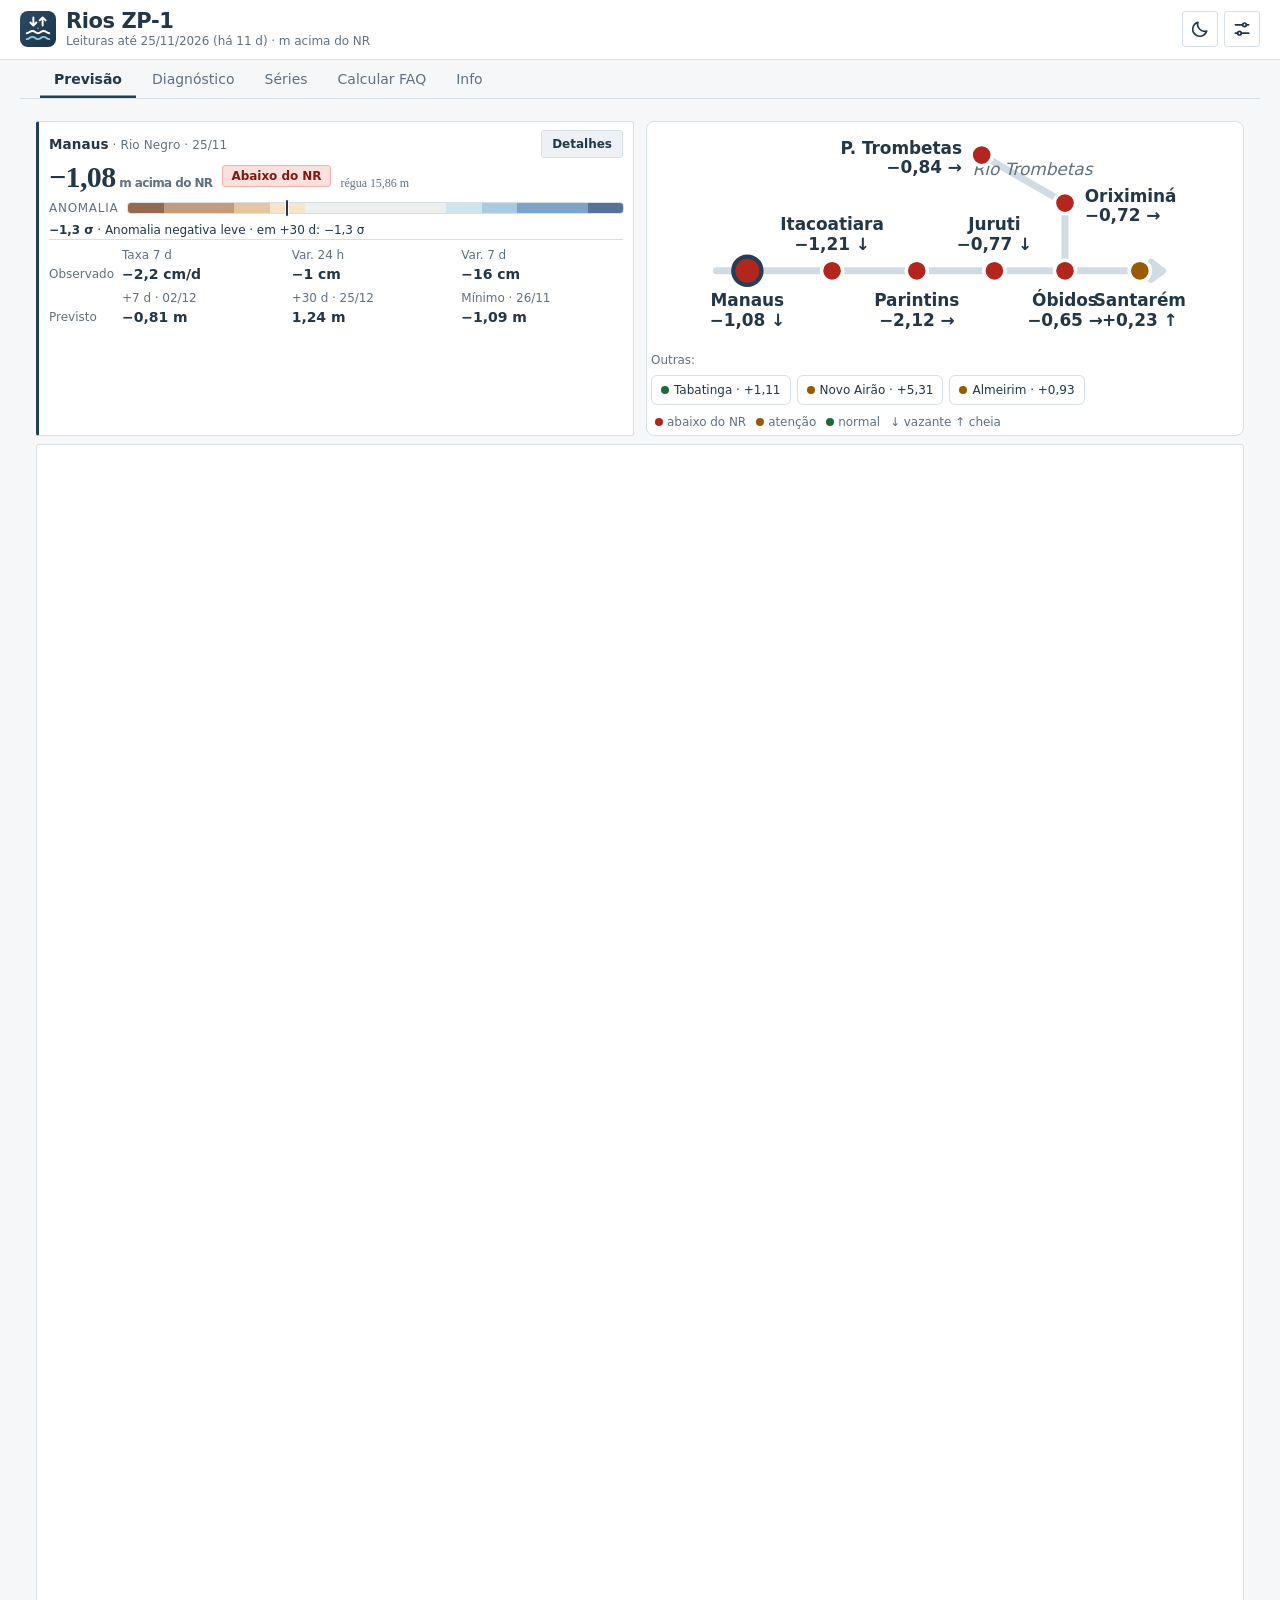
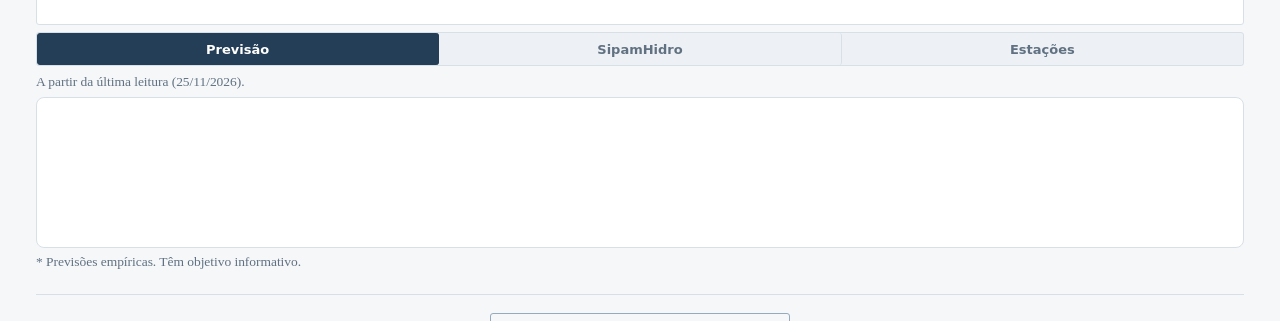
==== commit 0a0bd9cd: "Atualiza dados até 2026-11-25" ====
--- a/index.html
+++ b/index.html
@@ -25,8 +25,8 @@
 <link rel="apple-touch-icon" href="icon-180.png">
 <link rel="manifest" href="manifest.webmanifest">
 <script>try{var t=localStorage.getItem('zp1-tema');document.documentElement.dataset.theme='light';var p=localStorage.getItem('zp1-paleta');if(p)document.documentElement.dataset.paleta=JSON.parse(p)}catch(e){}</script>
-<link rel="stylesheet" href="styles.css?v=20261124194644">
-<script defer src="app.js?v=20261124194644"></script>
+<link rel="stylesheet" href="styles.css?v=20261125160529">
+<script defer src="app.js?v=20261125160529"></script>
 </head>
 <body>
 <a class="skip" href="#main">Ir ao conteúdo</a>
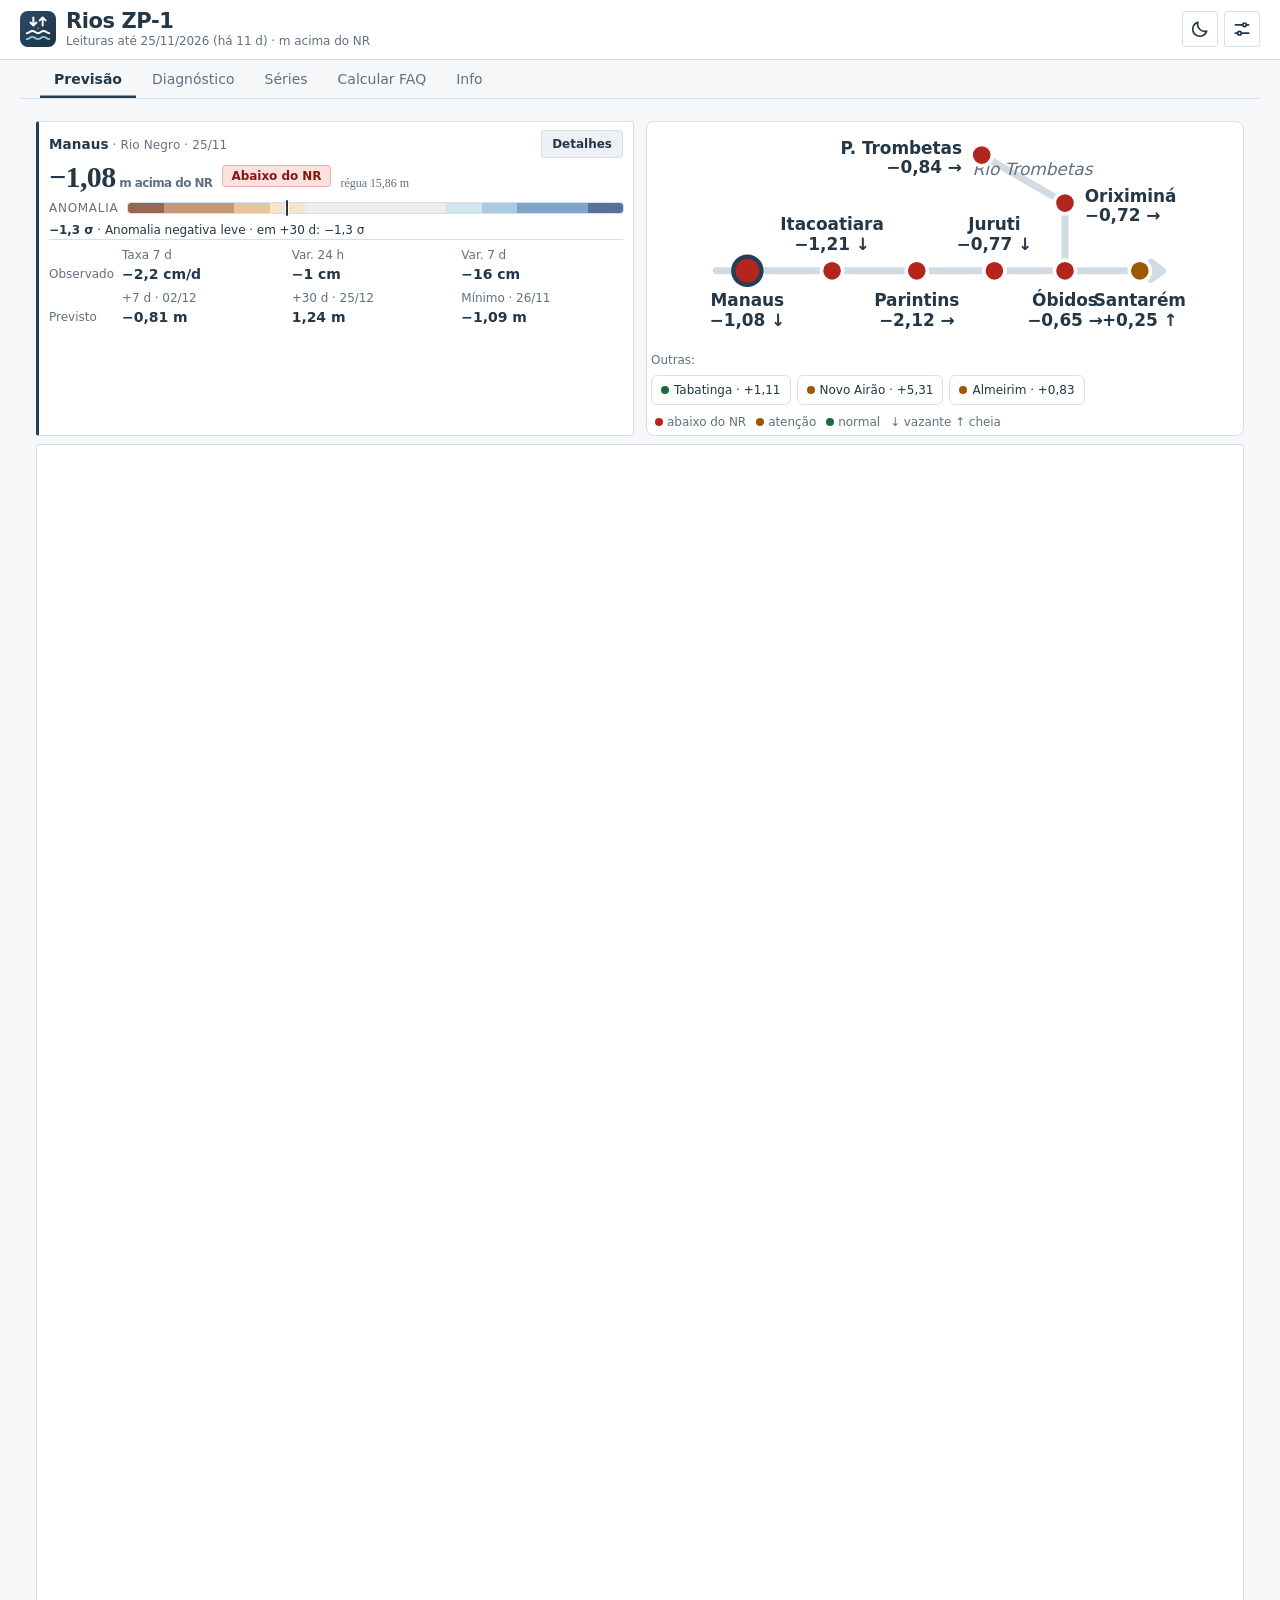
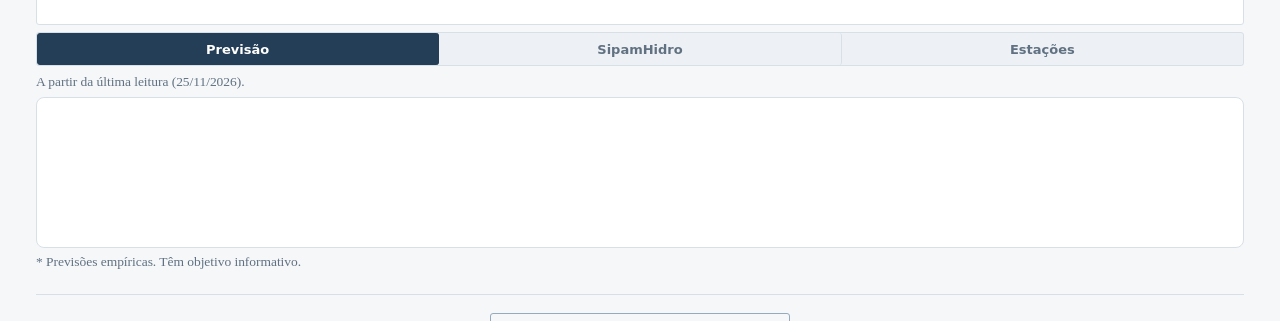
==== commit 435af7e7: "Atualiza dados até 2026-11-25" ====
--- a/index.html
+++ b/index.html
@@ -25,8 +25,8 @@
 <link rel="apple-touch-icon" href="icon-180.png">
 <link rel="manifest" href="manifest.webmanifest">
 <script>try{var t=localStorage.getItem('zp1-tema');document.documentElement.dataset.theme='light';var p=localStorage.getItem('zp1-paleta');if(p)document.documentElement.dataset.paleta=JSON.parse(p)}catch(e){}</script>
-<link rel="stylesheet" href="styles.css?v=20261125160529">
-<script defer src="app.js?v=20261125160529"></script>
+<link rel="stylesheet" href="styles.css?v=20261125212530">
+<script defer src="app.js?v=20261125212530"></script>
 </head>
 <body>
 <a class="skip" href="#main">Ir ao conteúdo</a>
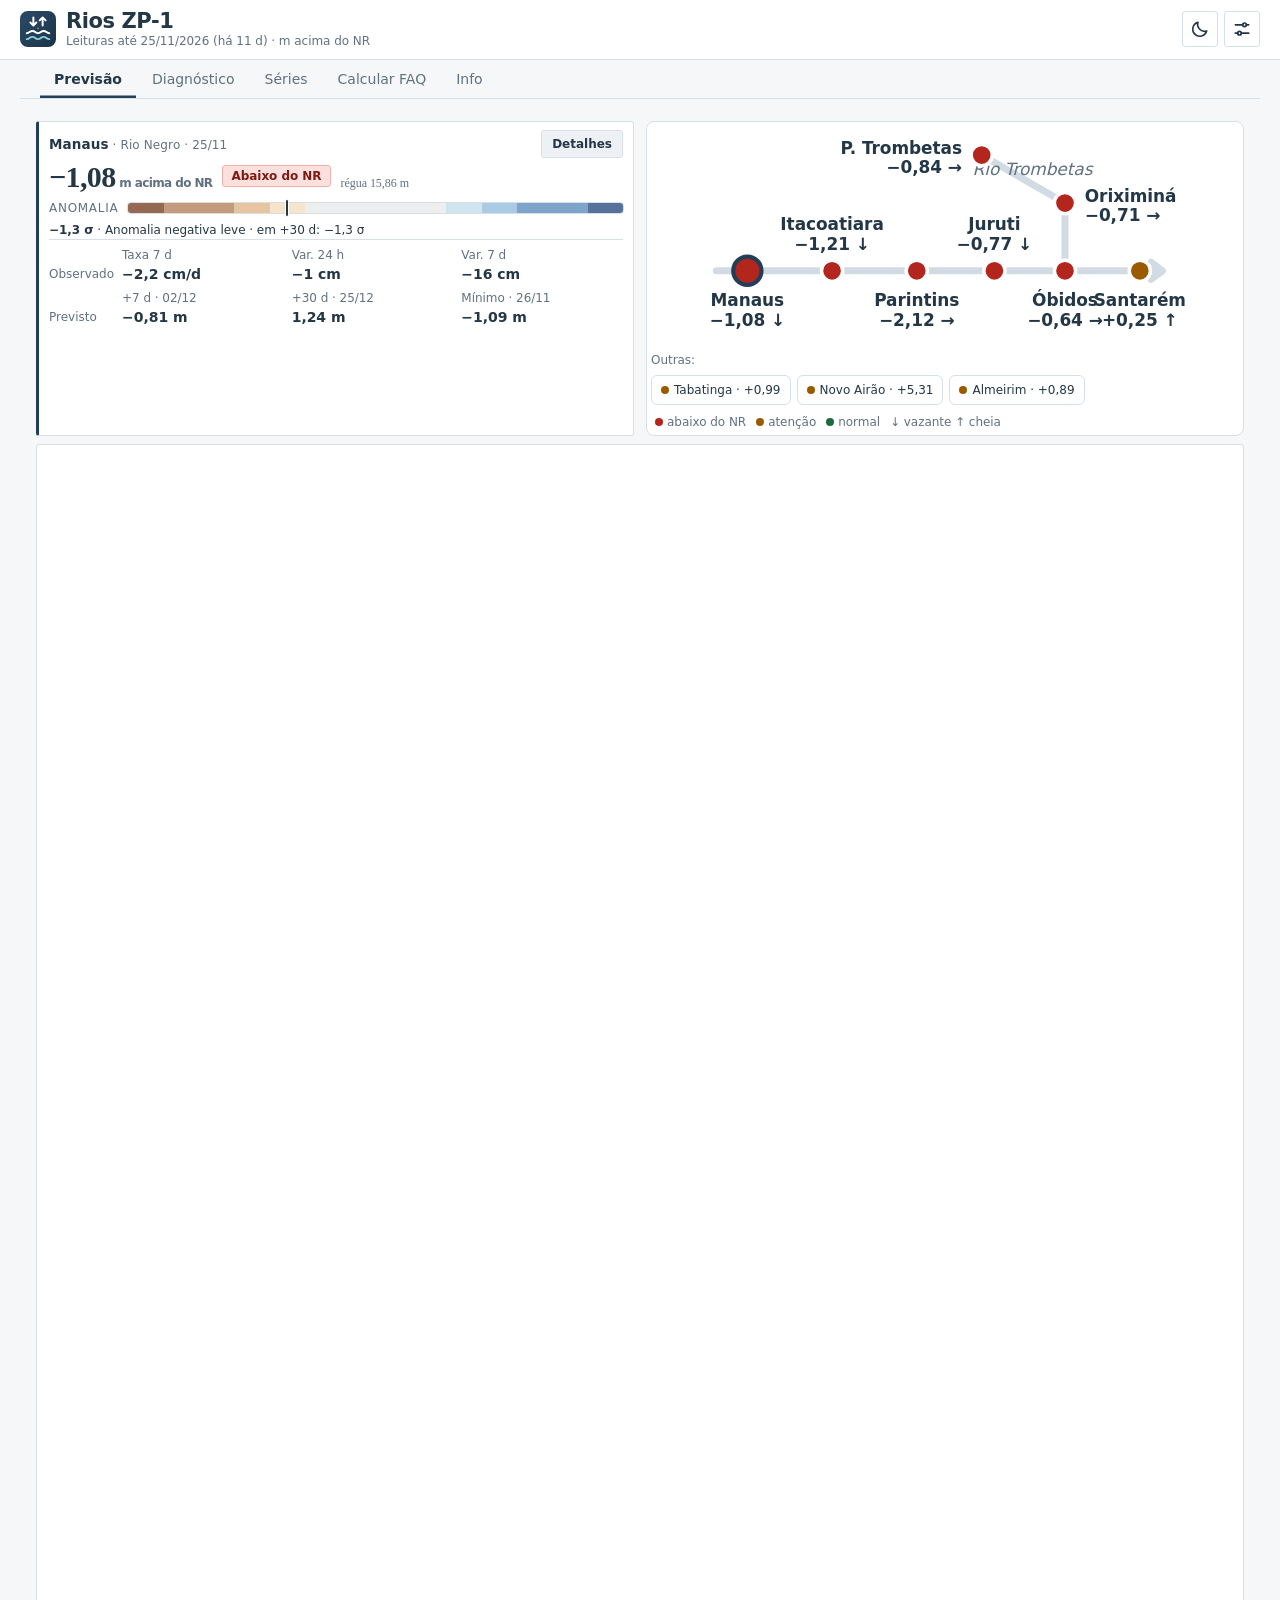
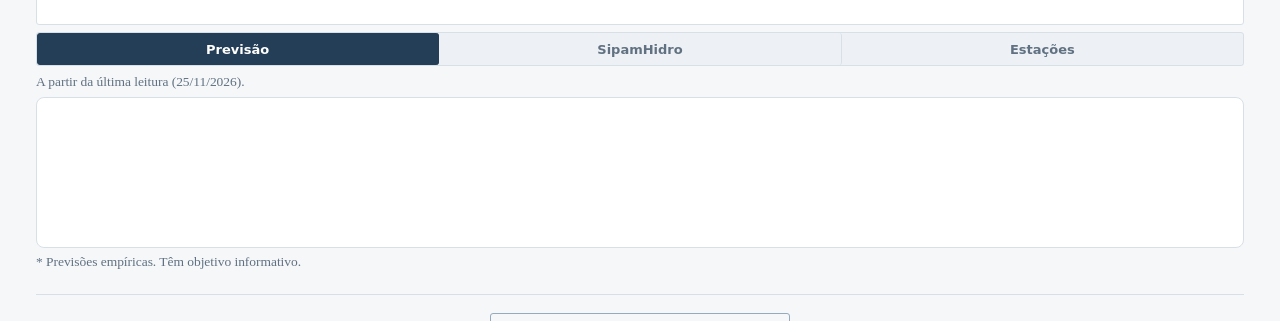
==== commit f65488cd: "Atualiza dados até 2026-11-25" ====
--- a/index.html
+++ b/index.html
@@ -25,8 +25,8 @@
 <link rel="apple-touch-icon" href="icon-180.png">
 <link rel="manifest" href="manifest.webmanifest">
 <script>try{var t=localStorage.getItem('zp1-tema');document.documentElement.dataset.theme='light';var p=localStorage.getItem('zp1-paleta');if(p)document.documentElement.dataset.paleta=JSON.parse(p)}catch(e){}</script>
-<link rel="stylesheet" href="styles.css?v=20261125212530">
-<script defer src="app.js?v=20261125212530"></script>
+<link rel="stylesheet" href="styles.css?v=20261125012557">
+<script defer src="app.js?v=20261125012557"></script>
 </head>
 <body>
 <a class="skip" href="#main">Ir ao conteúdo</a>
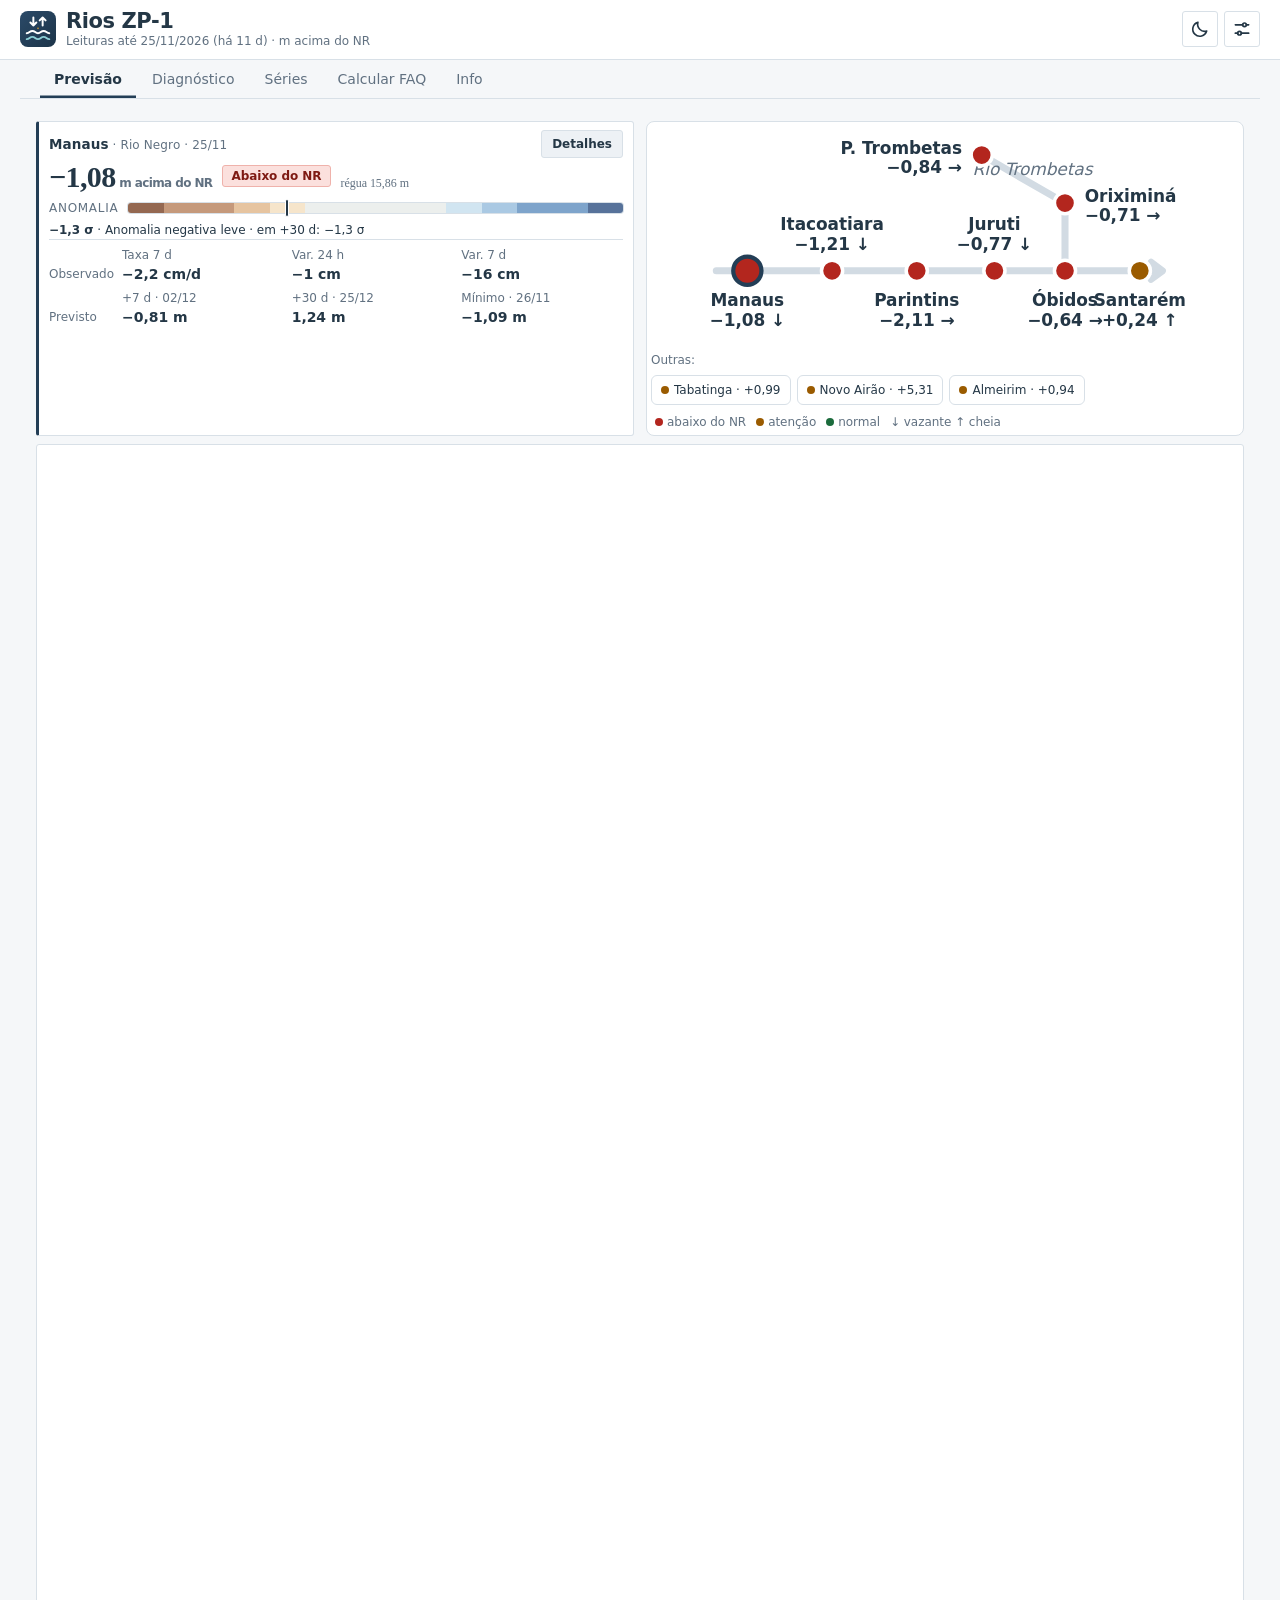
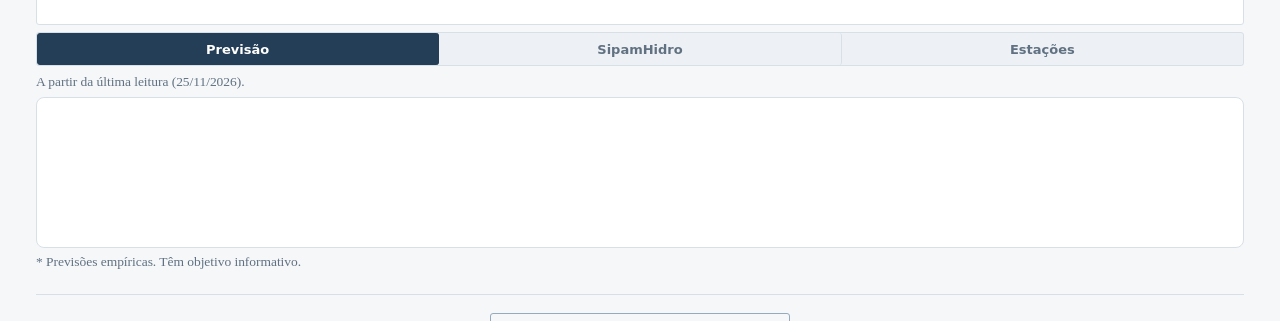
==== commit 3f94a37e: "Atualiza dados até 2026-11-25" ====
--- a/index.html
+++ b/index.html
@@ -25,8 +25,8 @@
 <link rel="apple-touch-icon" href="icon-180.png">
 <link rel="manifest" href="manifest.webmanifest">
 <script>try{var t=localStorage.getItem('zp1-tema');document.documentElement.dataset.theme='light';var p=localStorage.getItem('zp1-paleta');if(p)document.documentElement.dataset.paleta=JSON.parse(p)}catch(e){}</script>
-<link rel="stylesheet" href="styles.css?v=20261125012557">
-<script defer src="app.js?v=20261125012557"></script>
+<link rel="stylesheet" href="styles.css?v=20261125054039">
+<script defer src="app.js?v=20261125054039"></script>
 </head>
 <body>
 <a class="skip" href="#main">Ir ao conteúdo</a>
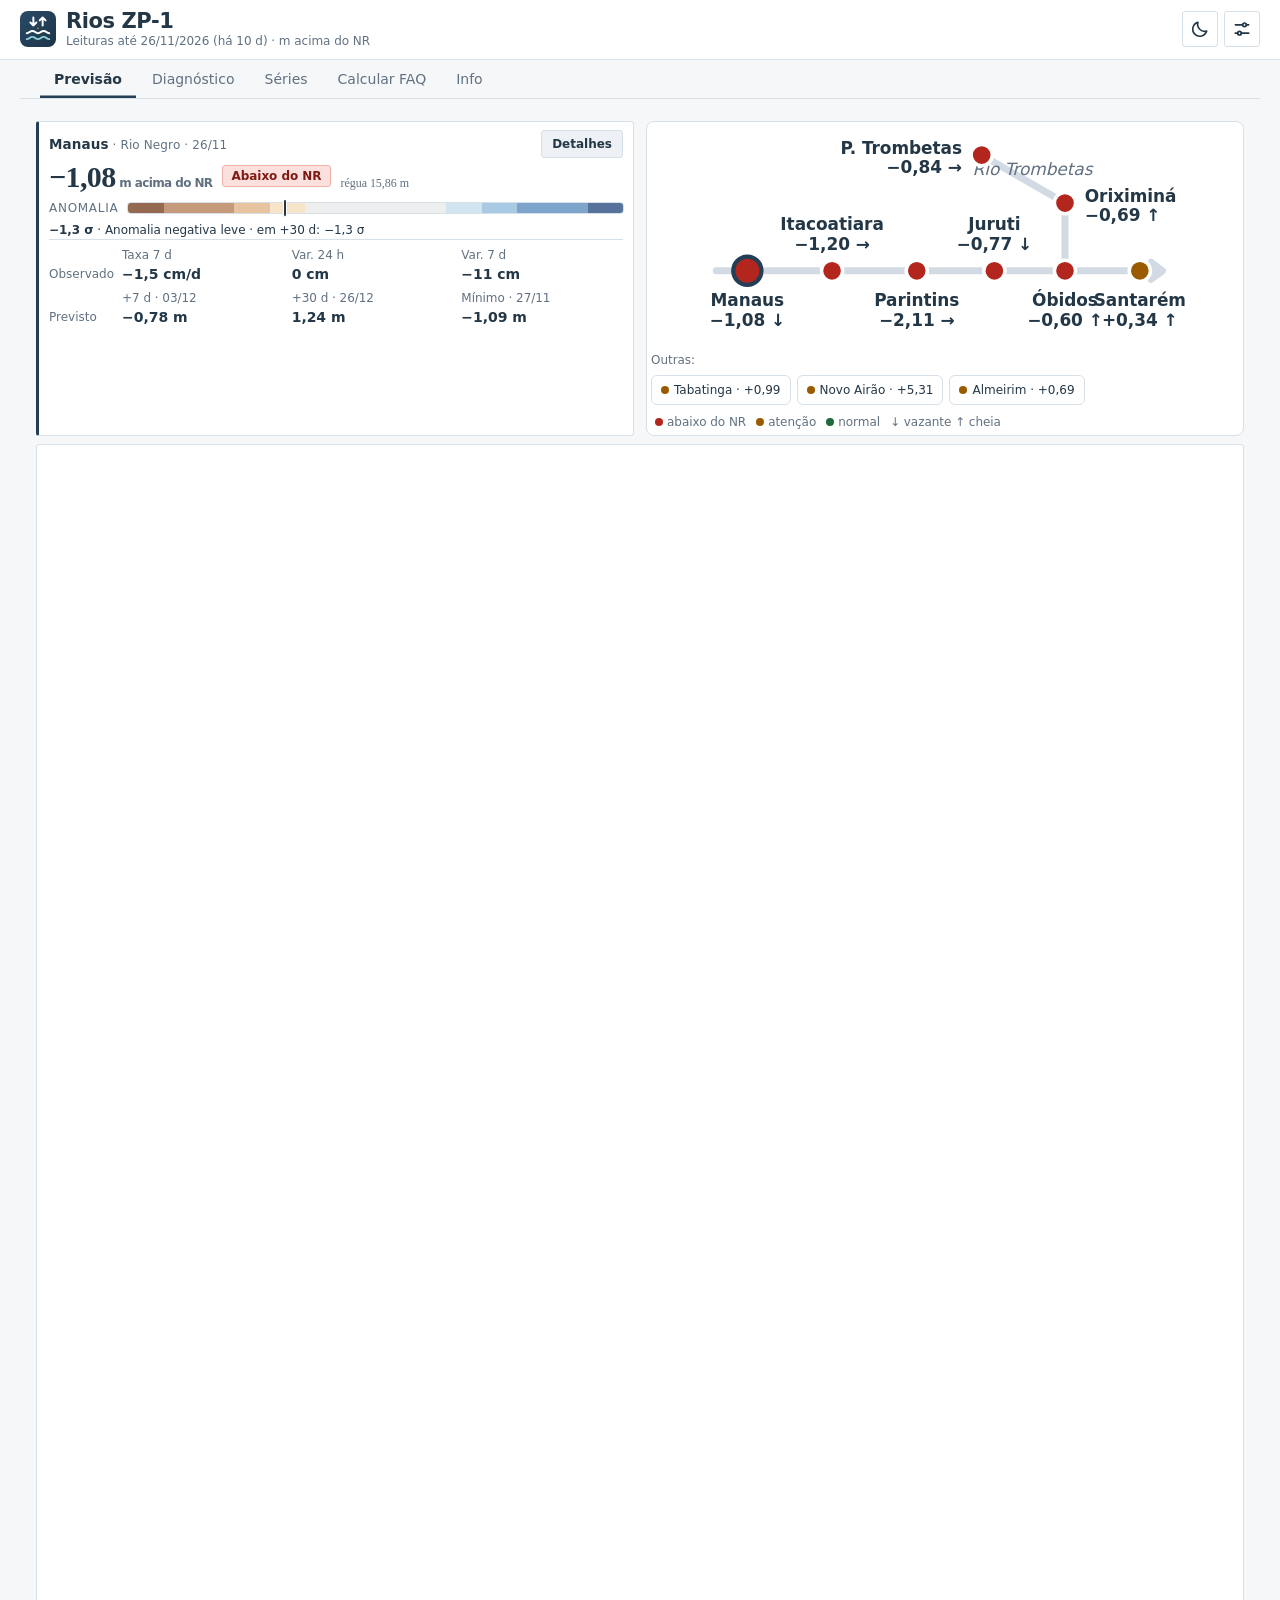
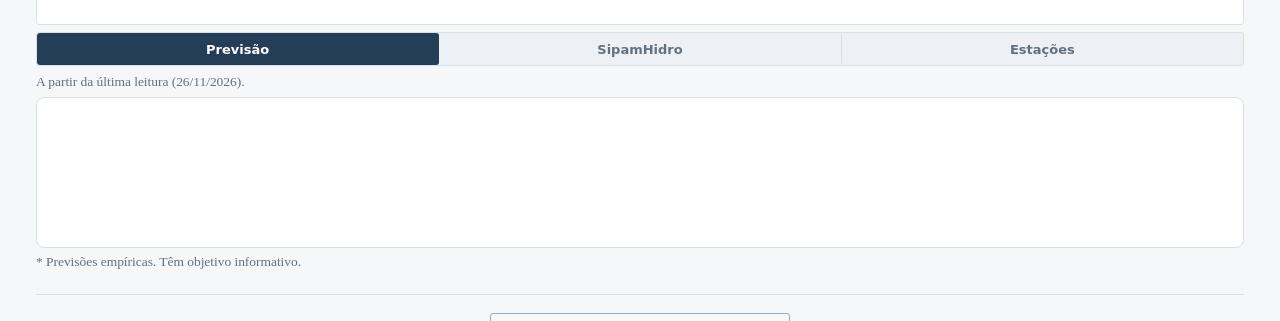
==== commit 03b71b93: "Atualiza dados até 2026-11-26" ====
--- a/index.html
+++ b/index.html
@@ -25,8 +25,8 @@
 <link rel="apple-touch-icon" href="icon-180.png">
 <link rel="manifest" href="manifest.webmanifest">
 <script>try{var t=localStorage.getItem('zp1-tema');document.documentElement.dataset.theme='light';var p=localStorage.getItem('zp1-paleta');if(p)document.documentElement.dataset.paleta=JSON.parse(p)}catch(e){}</script>
-<link rel="stylesheet" href="styles.css?v=20261125054039">
-<script defer src="app.js?v=20261125054039"></script>
+<link rel="stylesheet" href="styles.css?v=20261126094220">
+<script defer src="app.js?v=20261126094220"></script>
 </head>
 <body>
 <a class="skip" href="#main">Ir ao conteúdo</a>
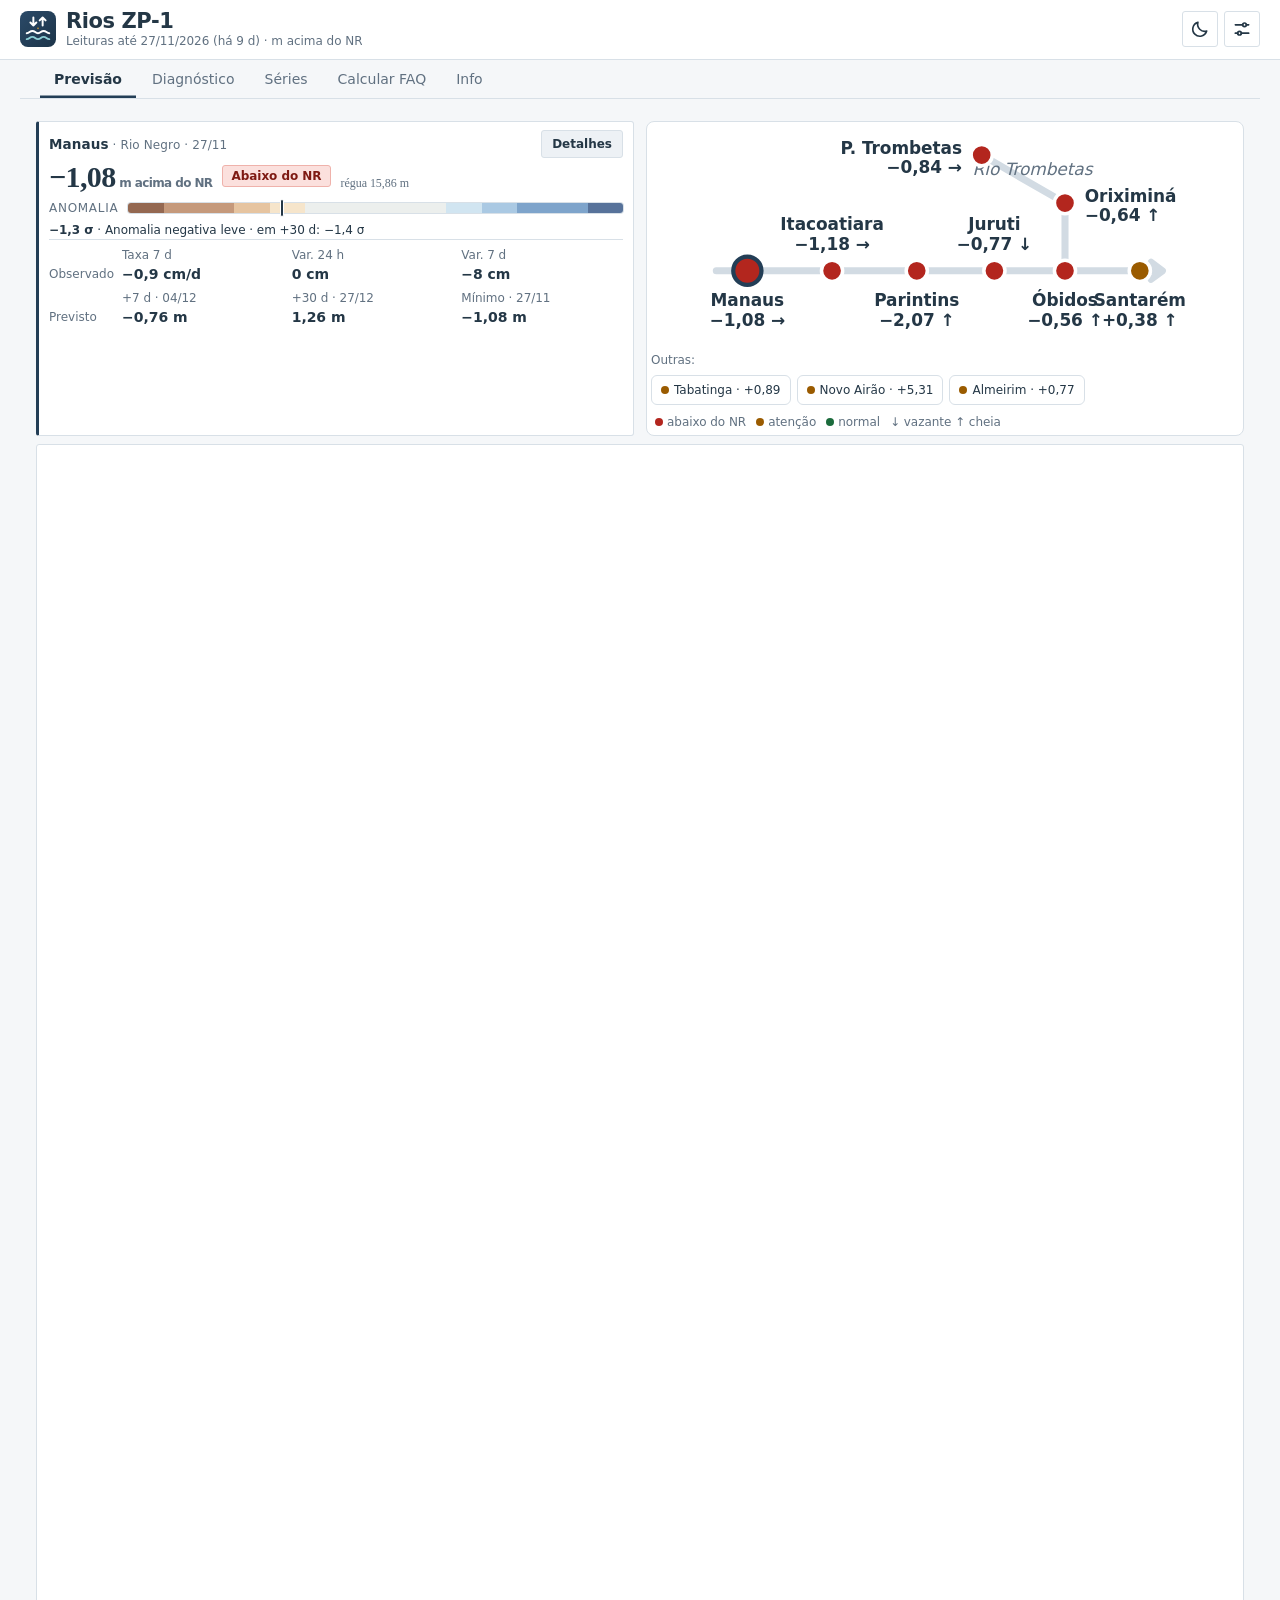
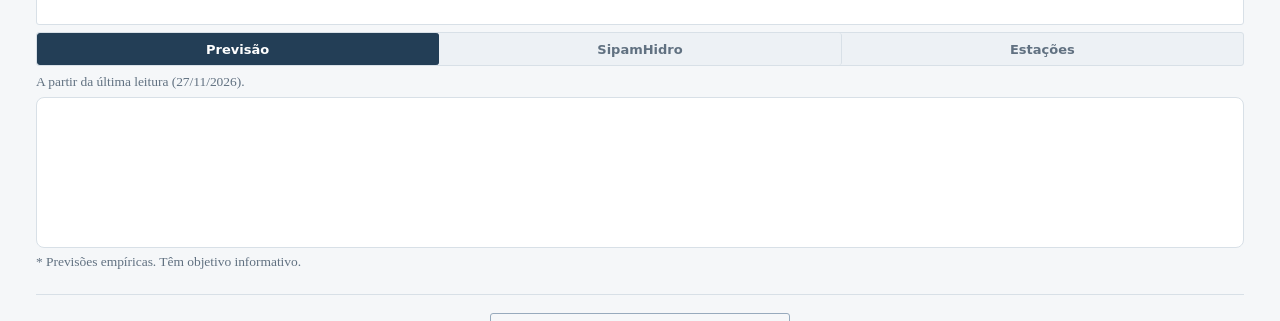
==== commit 58424863: "Atualiza dados até 2026-11-27" ====
--- a/index.html
+++ b/index.html
@@ -25,8 +25,8 @@
 <link rel="apple-touch-icon" href="icon-180.png">
 <link rel="manifest" href="manifest.webmanifest">
 <script>try{var t=localStorage.getItem('zp1-tema');document.documentElement.dataset.theme='light';var p=localStorage.getItem('zp1-paleta');if(p)document.documentElement.dataset.paleta=JSON.parse(p)}catch(e){}</script>
-<link rel="stylesheet" href="styles.css?v=20261126094220">
-<script defer src="app.js?v=20261126094220"></script>
+<link rel="stylesheet" href="styles.css?v=20261127105822">
+<script defer src="app.js?v=20261127105822"></script>
 </head>
 <body>
 <a class="skip" href="#main">Ir ao conteúdo</a>
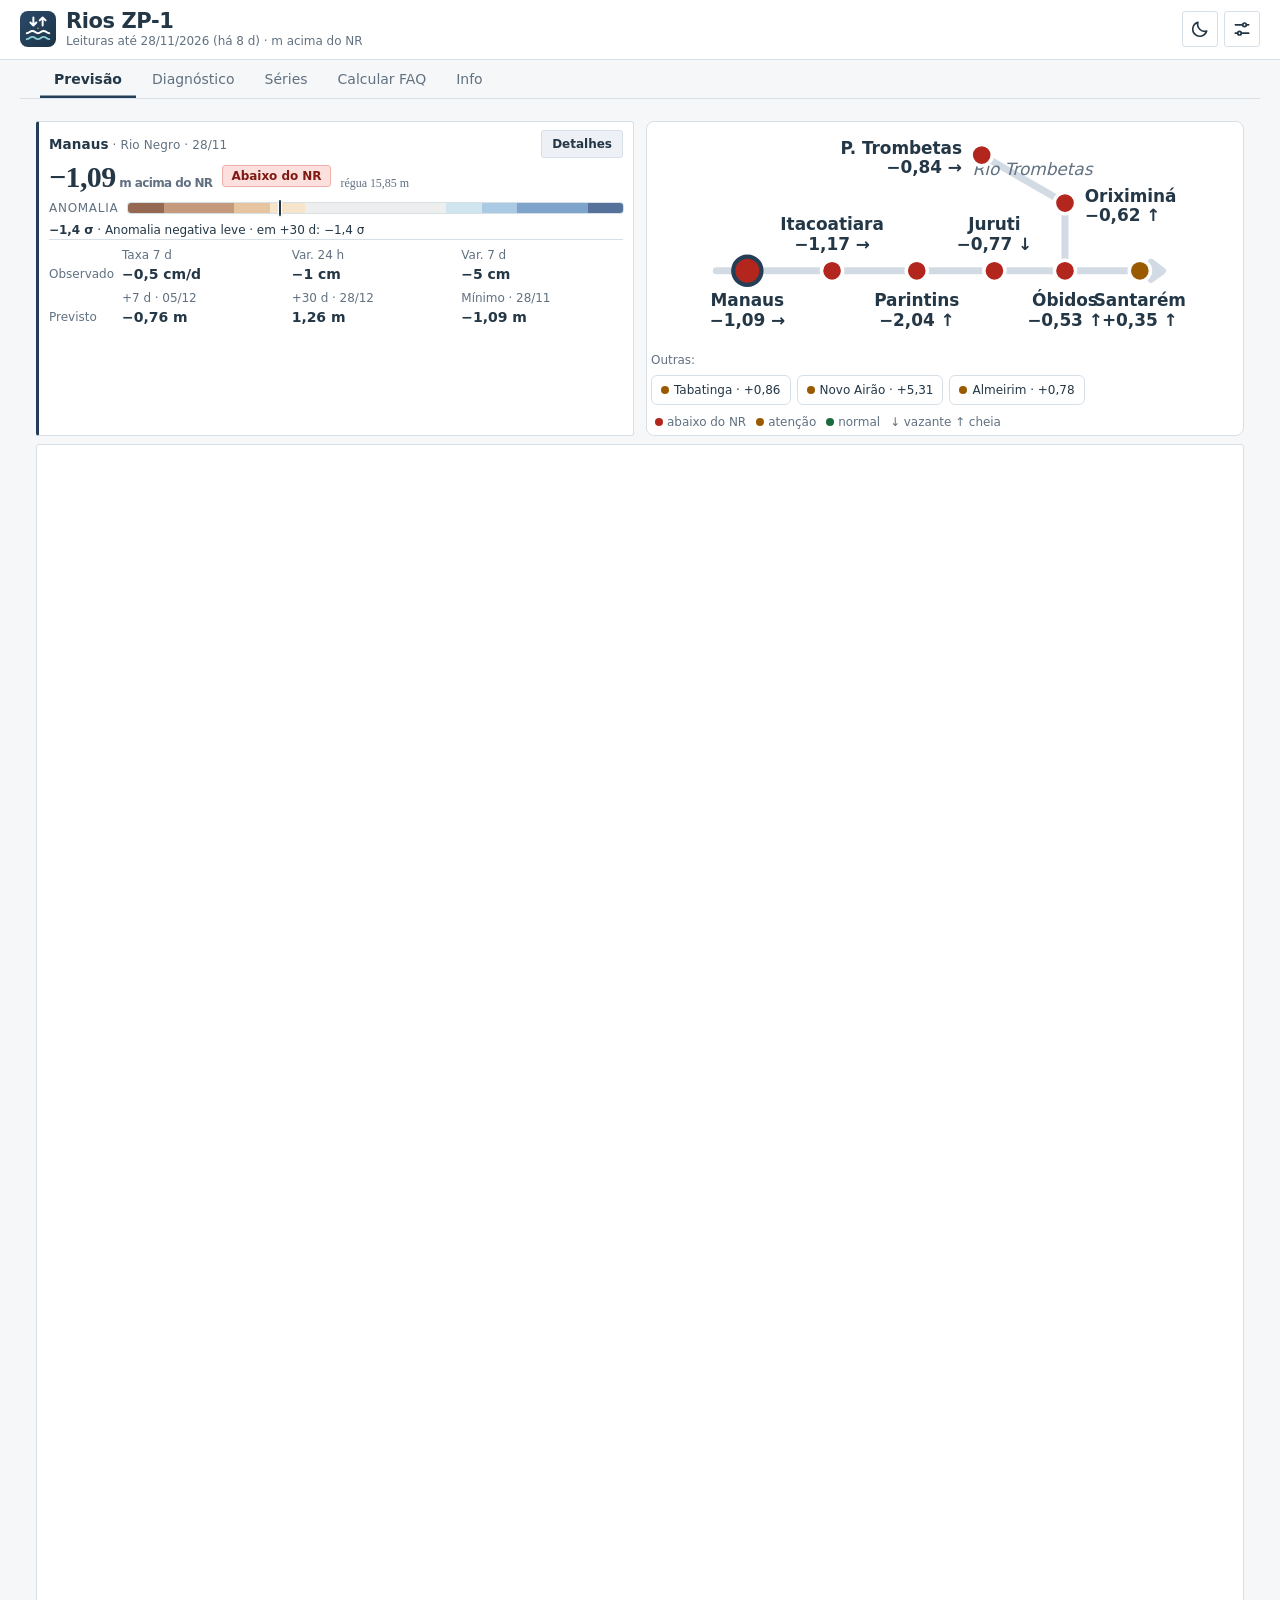
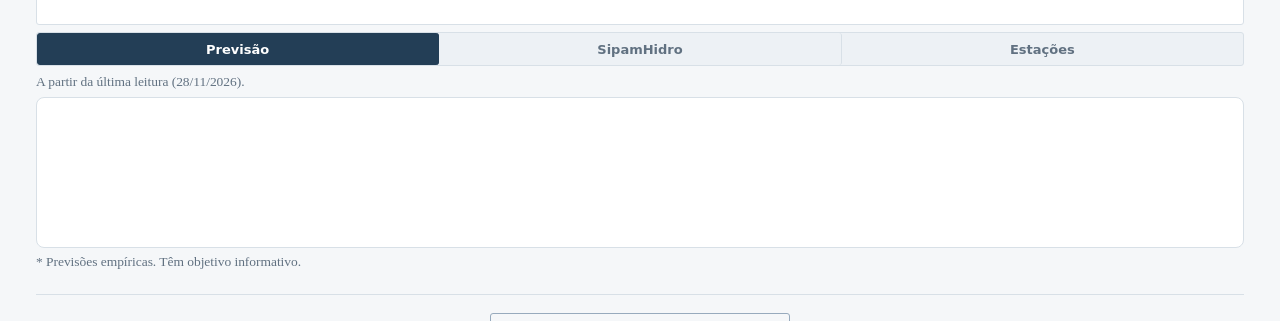
==== commit d06c6c35: "Atualiza dados até 2026-11-28" ====
--- a/index.html
+++ b/index.html
@@ -25,8 +25,8 @@
 <link rel="apple-touch-icon" href="icon-180.png">
 <link rel="manifest" href="manifest.webmanifest">
 <script>try{var t=localStorage.getItem('zp1-tema');document.documentElement.dataset.theme='light';var p=localStorage.getItem('zp1-paleta');if(p)document.documentElement.dataset.paleta=JSON.parse(p)}catch(e){}</script>
-<link rel="stylesheet" href="styles.css?v=20261127105822">
-<script defer src="app.js?v=20261127105822"></script>
+<link rel="stylesheet" href="styles.css?v=20261128131709">
+<script defer src="app.js?v=20261128131709"></script>
 </head>
 <body>
 <a class="skip" href="#main">Ir ao conteúdo</a>
